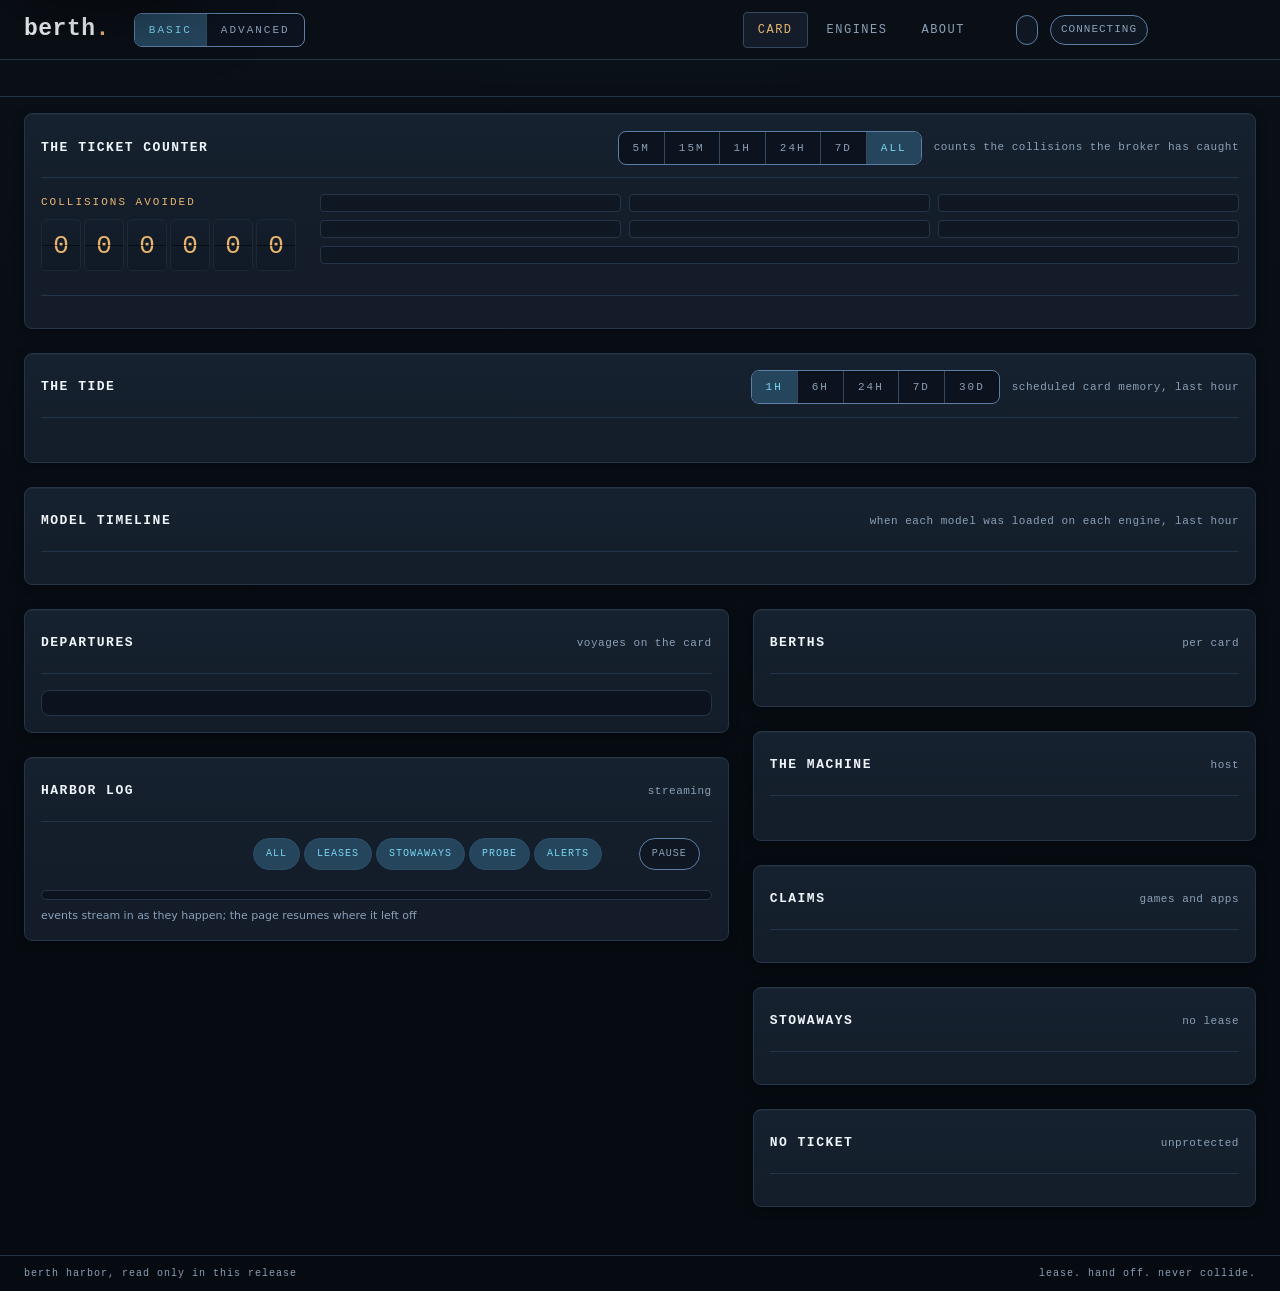
==== internal/harbor/web/index.html @ d86df75e "Merge f7dd086ade4adca7fa3201ea1f16c9f380e55f87 into d35e1c981ffc18d0545474e821bb1a99fed737ef" ====
<!doctype html>
<html lang="en">
<head>
  <meta charset="utf-8">
  <meta name="viewport" content="width=device-width, initial-scale=1, viewport-fit=cover">
  <meta name="description" content="Berth harbor: the read-only control surface for the VRAM leasing service.">
  <title>berth harbor</title>
  <link rel="icon" type="image/svg+xml" href="favicon.svg">
  <link rel="apple-touch-icon" href="apple-touch-icon.png">
  <meta name="apple-mobile-web-app-title" content="berth">
  <link rel="stylesheet" href="harbor.css">
  <script type="module" src="harbor.js"></script>
  <script type="module" src="update.js"></script>
</head>
<body class="mode-basic">
  <a class="skip-link" href="#main">Skip to the content</a>
  <div id="demo-strip" class="demo-strip" hidden>DEMO DATA - NOT LIVE. The harbor is not being read. Fixtures from demo.json.</div>
  <div id="lan-banner" class="lan-banner" hidden>LAN EXPOSED - THIS HARBOR IS REACHABLE FROM YOUR NETWORK. READ ONLY; NOTHING HERE CAN CONTROL THE NODE.</div>

  <header class="app-header" role="banner">
    <div class="brand">
      <span class="wordmark">berth<span class="dot">.</span></span>
      <span class="descriptor">the VRAM leasing service for every GPU you run</span>
    </div>
    <div class="mode" role="group" aria-label="detail level">
      <button class="mode-btn" id="mode-basic" type="button" data-mode="basic" aria-pressed="true">BASIC</button>
      <button class="mode-btn" id="mode-advanced" type="button" data-mode="advanced" aria-pressed="false">ADVANCED</button>
    </div>
    <nav class="tabs" aria-label="sections">
      <button class="tab" id="tab-harbor" type="button" aria-current="page"><span class="si tab-si" aria-hidden="true"></span><span class="tab-label">CARD</span></button>
      <button class="tab" id="tab-engines" type="button"><span class="si tab-si" aria-hidden="true"></span><span class="tab-label">ENGINES <span class="tab-long">&amp; REQUESTS</span></span></button>
      <button class="tab" id="tab-about" type="button"><span class="si tab-si" aria-hidden="true"></span><span class="tab-label">ABOUT</span></button>
    </nav>
    <div class="header-status">
      <span id="node-version" class="node-version" title="berthd node version"></span>
      <span id="vm-pill" class="conn vm-tag" role="status" title="the governed card is serving a virtual machine" hidden>GPU IN VM</span>
      <span id="state-pill" class="conn state" role="status" title="overall state"></span>
      <span id="conn-pill" class="conn" role="status" title="connection state">CONNECTING</span>
      <span id="last-update" class="last-update" title="last successful status read"></span>
      <span id="update-notice" class="update-notice" role="status" title="a newer berth release exists" hidden></span>
    </div>
    <button class="icon-btn menu-btn" type="button" id="menu-btn" aria-label="open the menu" aria-haspopup="dialog" aria-controls="rail-menu"></button>
  </header>

  <div id="alerts" class="alert-strip" role="status" aria-live="polite" hidden></div>

  <main id="main" tabindex="-1">
    <section id="panel-harbor" class="panel-harbor" aria-label="harbor">
      <nav class="subnav" id="subnav-harbor" aria-label="harbor sections"></nav>
      <section class="panel ticket-counter" id="sec-counter" aria-label="the ticket counter">
        <div class="panel-head">
          <h2 class="panel-title">THE TICKET COUNTER</h2>
          <div class="mode range-group" role="group" aria-label="counter range" id="counter-range">
            <button class="mode-btn" type="button" data-range="5m" aria-pressed="false" title="stored, last five minutes" data-src="stored">5M</button>
            <button class="mode-btn" type="button" data-range="15m" aria-pressed="false" title="stored, last fifteen minutes" data-src="stored">15M</button>
            <button class="mode-btn" type="button" data-range="1h" aria-pressed="false" title="stored, last hour" data-src="stored">1H</button>
            <button class="mode-btn" type="button" data-range="24h" aria-pressed="false" title="stored, last day" data-src="stored">24H</button>
            <button class="mode-btn" type="button" data-range="7d" aria-pressed="false" title="stored, last week" data-src="stored">7D</button>
            <button class="mode-btn" type="button" data-range="all" aria-pressed="true" title="the node's own board, kept across restarts" data-src="live">ALL</button>
          </div>
          <span class="panel-meta" id="counter-meta">counts the collisions the broker has caught</span>
        </div>
        <div class="counter-row">
          <div class="odometer-block">
            <div class="odometer-label">COLLISIONS AVOIDED</div>
            <div class="odometer" id="odometer" role="img" aria-label="collisions avoided counter">
              <span class="digit"><span class="reel"><span>0</span><span>1</span><span>2</span><span>3</span><span>4</span><span>5</span><span>6</span><span>7</span><span>8</span><span>9</span></span></span>
              <span class="digit"><span class="reel"><span>0</span><span>1</span><span>2</span><span>3</span><span>4</span><span>5</span><span>6</span><span>7</span><span>8</span><span>9</span></span></span>
              <span class="digit"><span class="reel"><span>0</span><span>1</span><span>2</span><span>3</span><span>4</span><span>5</span><span>6</span><span>7</span><span>8</span><span>9</span></span></span>
              <span class="digit"><span class="reel"><span>0</span><span>1</span><span>2</span><span>3</span><span>4</span><span>5</span><span>6</span><span>7</span><span>8</span><span>9</span></span></span>
              <span class="digit"><span class="reel"><span>0</span><span>1</span><span>2</span><span>3</span><span>4</span><span>5</span><span>6</span><span>7</span><span>8</span><span>9</span></span></span>
              <span class="digit"><span class="reel"><span>0</span><span>1</span><span>2</span><span>3</span><span>4</span><span>5</span><span>6</span><span>7</span><span>8</span><span>9</span></span></span>
            </div>
            <div class="counter-since" id="counter-since"></div>
          </div>
          <div class="counter-tiles">
            <div class="ctile" id="ctile-vram" title="VRAM handed off: peak driver-measured bytes of every lease whose memory the card then showed as free"></div>
            <div class="ctile" id="ctile-drains" title="Drains: holders asked to give the berth back"></div>
            <div class="ctile" id="ctile-stuck" title="Aground caught: releases that stalled and were caught before the card stayed dirty"></div>
            <div class="ctile" id="ctile-stowaways" title="Stowaways caught: VRAM holders found with no lease"></div>
            <div class="ctile" id="ctile-contested" title="Contested grants: grants made while another VRAM holder shared the card"></div>
            <div class="ctile" id="ctile-refused" title="Refused: requests turned away after their wait expired with no free berth"></div>
            <div class="ctile" id="ctile-juggles" title="Juggles stopped: two engines at one priority asked for the card within the juggle window; the engine ranking decided instead of flipping the card"></div>
          </div>
        </div>
        <div class="kpi-strip" id="kpi-strip" aria-label="request KPIs"></div>
      </section>

      <section class="panel tide-section" id="sec-tide" aria-label="the tide">
        <div class="panel-head">
          <h2 class="panel-title">THE TIDE</h2>
          <div class="mode range-group" role="group" aria-label="tide range" id="tide-range">
            <button class="mode-btn" id="range-1h" type="button" data-range="1h" aria-pressed="true" title="live node, one hour" data-src="live">1H</button>
            <button class="mode-btn" id="range-6h" type="button" data-range="6h" aria-pressed="false" title="stored, six hours" data-src="stored">6H</button>
            <button class="mode-btn" id="range-24h" type="button" data-range="24h" aria-pressed="false" title="stored, one day" data-src="stored">24H</button>
            <button class="mode-btn" id="range-7d" type="button" data-range="7d" aria-pressed="false" title="stored, one week" data-src="stored">7D</button>
            <button class="mode-btn" id="range-30d" type="button" data-range="30d" aria-pressed="false" title="stored, one month" data-src="stored">30D</button>
          </div>
          <span class="panel-meta" id="tide-meta">scheduled card memory, last hour</span>
        </div>
        <div class="tide-body">
          <div id="tide" class="tide-chart"></div>
          <div id="tide-legend" class="tide-legend" aria-label="tide legend"></div>
        </div>
      </section>

      <section class="panel timeline-section" id="sec-timeline" aria-label="the model timeline">
        <div class="panel-head">
          <h2 class="panel-title">MODEL TIMELINE</h2>
          <span class="panel-meta" id="timeline-meta">when each model was loaded on each engine, last hour</span>
        </div>
        <div class="timeline-body">
          <div id="timeline" class="timeline-chart"></div>
        </div>
      </section>

      <div class="harbor-grid">
        <div class="col-left">
          <section class="panel board-section" id="sec-board" aria-label="departures board">
            <div class="panel-head">
              <h2 class="panel-title">DEPARTURES</h2>
              <span class="panel-meta" id="board-meta">voyages on the card</span>
            </div>
            <div class="board" id="board"></div>
          </section>
          <section class="panel log-section" id="sec-log" aria-label="harbor log">
            <div class="panel-head">
              <h2 class="panel-title">HARBOR LOG</h2>
              <span class="panel-meta" id="log-meta">streaming</span>
            </div>
            <div class="log-toolbar">
              <label class="search" id="log-search-wrap">
                <span class="sr-only">Filter the harbor log</span>
              </label>
              <div class="log-chips" role="group" aria-label="log filters">
                <button class="chip" id="chip-all" type="button" aria-pressed="true" title="show every kind of event">ALL</button>
                <button class="chip" id="chip-leases" type="button" aria-pressed="true" title="lease lifecycle: requested, waiting, granted, draining, released, freed, stuck, refused">LEASES</button>
                <button class="chip" id="chip-stowaways" type="button" aria-pressed="true" title="squatters appearing and leaving the card">STOWAWAYS</button>
                <button class="chip" id="chip-probe" type="button" aria-pressed="true" title="driver probe failures and recoveries">PROBE</button>
                <button class="chip" id="chip-alerts" type="button" aria-pressed="true" title="threshold and danger alerts, raised and cleared">ALERTS</button>
              </div>
              <button class="log-pause" id="log-pause" type="button" aria-pressed="false" title="pause new entries on the board; the harbor keeps working">PAUSE</button>
              <span class="log-count" id="log-count" role="status"></span>
            </div>
            <div class="refusal-tally" id="refusal-tally" role="status"></div>
            <div class="log-wrap" id="log-wrap">
              <div class="log" id="log" role="log" aria-label="harbor log entries"></div>
              <button class="jump-btn" id="log-jump" type="button">LATEST</button>
            </div>
            <div class="log-note" id="log-note">events stream in as they happen; the page resumes where it left off</div>
          </section>
        </div>
        <div class="col-right">
          <section class="panel berths-section" id="sec-berths" aria-label="berths">
            <div class="panel-head">
              <h2 class="panel-title">BERTHS</h2>
              <span class="panel-meta" id="berths-meta">per card</span>
            </div>
            <div id="berths" class="berths"></div>
          </section>
          <section class="panel machine-section" id="sec-machine" aria-label="the machine">
            <div class="panel-head">
              <h2 class="panel-title">THE MACHINE</h2>
              <span class="panel-meta" id="machine-meta">host</span>
            </div>
            <div id="machine" class="machine"></div>
            <div id="machine-charts" class="machine-charts adv-only"></div>
            <div class="socket-line" id="socket-line" role="status"></div>
          </section>
          <section class="panel claims-section" id="sec-claims" aria-label="claims">
            <div class="panel-head">
              <h2 class="panel-title">CLAIMS</h2>
              <span class="panel-meta" id="claims-meta">games and apps</span>
            </div>
            <div id="claims"></div>
          </section>
          <section class="panel stowaways-section" id="sec-stow" aria-label="stowaways">
            <div class="panel-head">
              <h2 class="panel-title">STOWAWAYS</h2>
              <span class="panel-meta" id="stow-meta">no lease</span>
            </div>
            <div id="stowaways"></div>
          </section>
          <section class="panel noticket-section" id="sec-noticket" aria-label="runs without a ticket">
            <div class="panel-head">
              <h2 class="panel-title">NO TICKET</h2>
              <span class="panel-meta" id="noticket-meta">unprotected</span>
            </div>
            <div id="noticket"></div>
          </section>
        </div>
      </div>
    </section>

    <section id="panel-engines" class="panel-group" hidden aria-label="engines and requests">
      <nav class="subnav" id="subnav-engines" aria-label="engines sections"></nav>
      <div class="engines-intro">Engines are what the engines report about themselves, not driver measurements. The ledger, leaderboard and request log are computed by the node from the requests it has seen.</div>

      <section class="panel" id="sec-engines" aria-label="engine cards">
        <div class="panel-head">
          <h2 class="panel-title">ENGINES</h2>
          <span class="panel-meta" id="engines-meta">self-reported</span>
        </div>
        <div class="engine-grid" id="engine-grid"></div>
      </section>

      <section class="panel" id="sec-library" aria-label="the model library">
        <div class="panel-head">
          <h2 class="panel-title">LIBRARY</h2>
          <span class="panel-meta" id="library-meta">models on this machine</span>
        </div>
        <div id="library-root"></div>
      </section>

      <section class="panel" aria-label="card ranking" id="priority-panel">

        <div class="panel-head">
          <h2 class="panel-title">CARD RANKING</h2>
          <span class="panel-meta" id="priority-meta">card ranking</span>
        </div>
        <div id="priority"></div>
      </section>

      <section class="panel" id="sec-pool" aria-label="kv pool">
        <div class="panel-head">
          <h2 class="panel-title">KV POOL</h2>
          <span class="panel-meta" id="pool-meta">live KV slots against each model's window</span>
        </div>
        <div id="kv-pool" class="pool-grid"></div>
        <div id="pool-chart" class="throughput-chart"></div>
      </section>

      <section class="panel" id="sec-throughput" aria-label="throughput">
        <div class="panel-head">
          <h2 class="panel-title">THROUGHPUT</h2>
          <span class="panel-meta" id="throughput-meta">decode tokens per second, per engine</span>
        </div>
        <div id="throughput-decode" class="throughput-chart"></div>
        <div id="throughput-rpm" class="throughput-chart adv-only"></div>
      </section>

      <section class="panel" id="sec-ledger" aria-label="token ledger">
        <div class="panel-head">
          <h2 class="panel-title">TOKEN LEDGER</h2>
          <span class="panel-meta">generated + fresh + cached, by window</span>
        </div>
        <div id="ledger" class="ledger"></div>
      </section>

      <section class="panel" id="sec-lb" aria-label="leaderboard">
        <div class="panel-head">
          <h2 class="panel-title">LEADERBOARD</h2>
          <div class="mode range-group" role="group" aria-label="leaderboard range" id="lb-range">
            <button class="mode-btn" id="lbrange-24h" type="button" data-range="24h" aria-pressed="true" title="live node, last 24 hours" data-src="live">24H</button>
            <button class="mode-btn" id="lbrange-7d" type="button" data-range="7d" aria-pressed="false" title="stored, seven days" data-src="stored">7D</button>
            <button class="mode-btn" id="lbrange-30d" type="button" data-range="30d" aria-pressed="false" title="stored, thirty days" data-src="stored">30D</button>
          </div>
          <span class="panel-meta" id="lb-meta">24 h, click a column to sort</span>
        </div>
        <div id="leaderboard" class="ledger-table-wrap"></div>
      </section>

      <section class="panel" id="sec-recent" aria-label="recent requests">
        <div class="panel-head">
          <h2 class="panel-title">RECENT REQUESTS</h2>
          <span class="panel-meta" id="recent-meta">newest first</span>
        </div>
        <div id="recent" class="recent"></div>
      </section>

      <section class="panel" id="sec-residency" aria-label="context residency">
        <div class="panel-head">
          <h2 class="panel-title">CONTEXT RESIDENCY</h2>
          <span class="panel-meta" id="residency-meta">each request's tokens against its model's window</span>
        </div>
        <div id="residency-canvas" class="residency-canvas"></div>
        <div id="residency-legend" class="residency-legend"></div>
        <div id="residency-sessions" class="residency-sessions"></div>
      </section>

      <section class="panel adv-only" id="sec-storage" aria-label="storage">
        <div class="panel-head">
          <h2 class="panel-title">STORAGE</h2>
          <span class="panel-meta" id="storage-meta">harbor history store</span>
        </div>
        <div id="storage" class="storage"></div>
      </section>
    </section>

    <section id="panel-about" class="panel-about" hidden aria-label="about">
      <nav class="subnav" id="subnav-about" aria-label="about sections"></nav>
      <div class="about-hero" id="about-top">
        <p class="about-word"><span class="wordmark">berth<span class="dot">.</span></span> the VRAM leasing service for every GPU you run</p>
        <p>Engines ask the berthd node for a lease on a card. The node queues the request, asks the current holder to drain, waits until the driver shows the memory free, and only then grants the berth. Nothing is granted on a process exit alone, and nothing is called reserved unless the driver measured it. Every number on this page comes from the node: the driver, the host and the engines' own endpoints.</p>
        <dl class="about-facts">
          <dt>this node</dt><dd id="about-version">not read yet</dd>
          <dt>this page</dt><dd>read only: it shows the node and changes nothing</dd>
        </dl>
        <ul class="about-links">
          <li><a href="https://t-crypt.github.io/berth/" target="_blank" rel="noopener noreferrer">Documentation</a></li>
          <li><a href="https://github.com/T-Crypt/berth/blob/main/CHANGELOG.md" target="_blank" rel="noopener noreferrer">Changelog</a></li>
          <li><a href="https://github.com/T-Crypt/berth/issues" target="_blank" rel="noopener noreferrer">Report a problem</a></li>
          <li><a href="https://github.com/T-Crypt/berth" target="_blank" rel="noopener noreferrer">Source</a></li>
        </ul>
      </div>

      <div class="about">
        <section class="about-sec" id="about-cards" aria-labelledby="about-cards-h">
          <h2 class="section-title" id="about-cards-h">SEVERAL CARDS</h2>
          <p>One berthd governs every card in the machine. Each card it schedules has its own berth panel with only that card's leases and stowaways, and a card it only reads is marked INVENTORY ONLY. A board row, a stowaway and a lease line name their card (gpu1), and a lease on several cards lists them. The tide draws the memory of all scheduled cards together. A card passed to a VM is marked on its own panel, and the others keep serving.</p>
        </section>

        <section class="about-sec" id="about-modes" aria-labelledby="about-modes-h">
          <h2 class="section-title" id="about-modes-h">BASIC AND ADVANCED</h2>
          <dl class="about-dl">
            <dt>BASIC</dt><dd>the counters, the request KPIs, the tide, the departures board and the berths. The page opens here.</dd>
            <dt>ADVANCED</dt><dd>adds full GPU telemetry (clocks, fan, PCIe), host CPU and memory trends, prefill and reingest KPIs, the token ledger, the leaderboard and the full request table. The header switch sets it, and the page remembers it.</dd>
          </dl>
        </section>

        <section class="about-sec" id="about-nav" aria-labelledby="about-nav-h">
          <h2 class="section-title" id="about-nav-h">GETTING AROUND</h2>
          <p>The rail under the header jumps to any section of the tab and marks the one in view. A section link opens the right tab when you share or reload it. Every panel folds from the chevron in its head and stays folded between visits. The tab counts say how many voyages and engines each tab holds.</p>
          <p>On a phone the tabs sit along the bottom edge, and the menu button opens the node's versions, the last successful read, the detail level and the retry. Times read relative, with the exact clock in the title. When a read goes stale, a retry on the connection pill reads the node at once.</p>
          <p>The log's filter matches the kind, the engine and the detail, and the chips carry live counts. LATEST jumps back to the newest row. The board sorts by vessel, hold, status and age. An alert card stays dismissed until it clears or changes level. A ticket copies its JSON or a link to that voyage.</p>
        </section>

        <section class="about-sec" id="about-keys" aria-labelledby="about-keys-h">
          <h2 class="section-title" id="about-keys-h">KEYBOARD</h2>
          <dl class="about-dl about-keys">
            <dt><kbd>1</kbd> <kbd>2</kbd> <kbd>3</kbd></dt><dd>card, engines, about</dd>
            <dt><kbd>B</kbd> <kbd>A</kbd></dt><dd>basic, advanced</dd>
            <dt><kbd>P</kbd></dt><dd>pause or resume the log</dd>
            <dt><kbd>/</kbd></dt><dd>filter the log</dd>
            <dt><kbd>R</kbd></dt><dd>read the node now</dd>
            <dt><kbd>?</kbd></dt><dd>the shortcut list</dd>
            <dt><kbd>Esc</kbd></dt><dd>close a dialog, else clear the log filter</dd>
          </dl>
        </section>

        <section class="about-sec" id="about-states" aria-labelledby="about-states-h">
          <h2 class="section-title" id="about-states-h">THE STATUS WORDS</h2>
          <dl class="about-dl">
            <dt>BOARDING</dt><dd>waiting in the queue for a free berth</dd>
            <dt>DOCKED</dt><dd>the lease is active and the engine runs from its HOT weights in VRAM</dd>
            <dt>CASTING OFF</dt><dd>the holder was asked to drain and is finishing</dd>
            <dt>PARKING</dt><dd>a draining engine is moving its weights to RAM instead of dropping them, until the driver shows the residual gone</dd>
            <dt>WARM</dt><dd>parked: the weights are in RAM, a small residual stays on the card, and a resume brings it back at its own priority with no reload</dd>
            <dt>ADRIFT</dt><dd>the lease is released and the memory is on its way out</dd>
            <dt>AGROUND</dt><dd>the release stalled, and the memory is not coming back on its own</dd>
          </dl>
          <p>Each state shows as a shape and its word together on every panel. A dot is working, a ring is waiting, a half-filled circle is in transition, a triangle needs attention, and a square is stopped. A magenta CONTESTED flag on a docked row means the driver saw other VRAM holders at grant time. A green WARM flag marks a parked engine, and its title gives the RAM it holds and how long it has been parked. A boarding row carries a Q flag with its place in the queue and the node's estimate when it sent one. A ticket names the tier the weights live in, HOT or WARM, and gives the exact terminal command as a copy button. CARD RANKING on the engines tab shows how the node orders two engines at one priority inside the juggle window: the config order, or card hours over seven days.</p>
        </section>

        <section class="about-sec" id="about-kpis" aria-labelledby="about-kpis-h">
          <h2 class="section-title" id="about-kpis-h">THE REQUEST KPIs</h2>
          <dl class="about-dl">
            <dt>DECODE t/s</dt><dd>tokens generated per second across the running engines; the sparkline is the last hour</dd>
            <dt>PREFILL t/s</dt><dd>prompt tokens read per second</dd>
            <dt>TPOT ms</dt><dd>time per output token, last fifteen minutes</dd>
            <dt>P95 ms</dt><dd>the duration 95% of recent requests finished within, last fifteen minutes</dd>
            <dt>P50 ms</dt><dd>the median request duration, last fifteen minutes</dd>
            <dt>REQ/MIN</dt><dd>requests completed per minute, last five minutes</dd>
            <dt>CACHE %</dt><dd>prompt tokens served from the KV cache, last hour</dd>
            <dt>REINGEST %</dt><dd>prompt tokens computed from scratch, the rest of the cache share</dd>
            <dt>DRAFT ACCEPT %</dt><dd>draft-model tokens the main model accepted</dd>
            <dt>PREFILL ms</dt><dd>time to first token, from uncached prompt tokens and the prefill rate, where the engine does not report it</dd>
            <dt>QUEUE</dt><dd>engines waiting in the node's queue for a berth. Each engine's own request queue is on its card.</dd>
          </dl>
        </section>

        <section class="about-sec" id="about-counters" aria-labelledby="about-counters-h">
          <h2 class="section-title" id="about-counters-h">THE COUNTERS</h2>
          <dl class="about-dl">
            <dt>COLLISIONS AVOIDED</dt><dd>grants that waited for a held card instead of loading on top of the holder</dd>
            <dt>VRAM HANDED OFF</dt><dd>peak measured bytes of every lease whose memory the card then showed freed</dd>
            <dt>DRAINS</dt><dd>holders asked to give the berth back</dd>
            <dt>AGROUND CAUGHT</dt><dd>stuck releases caught before the card stayed dirty</dd>
            <dt>STOWAWAYS CAUGHT</dt><dd>VRAM holders found on a card with no lease</dd>
            <dt>CONTESTED</dt><dd>grants made while another holder shared the card</dd>
            <dt>REFUSED</dt><dd>requests turned away when their wait ran out</dd>
            <dt>JUGGLES STOPPED</dt><dd>handoffs between two engines at one priority that the ranking settled instead of flipping the card back and forth</dd>
          </dl>
          <p>Every count is an event the node saw. Berth never estimates what might have happened.</p>
        </section>

        <section class="about-sec" id="about-kv" aria-labelledby="about-kv-h">
          <h2 class="section-title" id="about-kv-h">CONTEXT AND KV</h2>
          <p>Context residency draws each request's cached, fresh and generated tokens against the model's context window, so a request that would not fit is plain to see. The KV pool shows each engine's live slots (the llama.cpp family's <code>/slots</code>) against their windows, with marks at 75% and 90%. Longer ranges show the per-minute peak fill; the live slots stay live. An engine without these endpoints reports no window and no slots, and the panels say so.</p>
        </section>

        <section class="about-sec" id="about-telemetry" aria-labelledby="about-telemetry-h">
          <h2 class="section-title" id="about-telemetry-h">GPU AND MACHINE</h2>
          <p>Each card reports power against its limit, temperature and utilisation, and in advanced mode its SM and memory clocks, fan and PCIe link. n/a means the driver did not report a value; it never means zero. The machine panel is the host: CPU, cores, memory, swap and load. Its socket line counts event-stream write timeouts and dropped slow readers, so a stalled log starts there.</p>
        </section>

        <section class="about-sec" id="about-library" aria-labelledby="about-library-h">
          <h2 class="section-title" id="about-library-h">THE LIBRARY</h2>
          <p>The library lists the model files on this machine, the same rows <code>berth models</code> prints: shelf, quant, size, and the CACHED share in the kernel page cache. COOL means half the file or more is cached, COLD less. The kernel takes those pages back when it needs the RAM, so CACHED predicts a faster reload and says nothing about RAM held. SERVED BY names the engine that has the model loaded, and EST VRAM is that engine's learned footprint, an estimate and never a reservation. The copy buttons give <code>berth prefetch NAME</code> and <code>berth models show NAME</code>.</p>
        </section>

        <section class="about-sec" id="about-holders" aria-labelledby="about-holders-h">
          <h2 class="section-title" id="about-holders-h">CLAIMS, STOWAWAYS AND NO TICKET</h2>
          <p>A game that a hold claim matches holds the card under a <code>claim:NAME</code> lease, so engines drain and wait until it exits. <code>berth hold</code> does the same by hand. A track claim names an app's card memory (OBS, Blender) so it is not reported as a stowaway. The CLAIMS panel lists the rules matching now, as <code>berth claims</code> does, with the card on a machine with several, and counts the idle ones. A stowaway is any process holding VRAM without a lease: Berth reports it and never stops it. A NO TICKET run is an engine started while the node was down, so it holds the card outside any lease.</p>
        </section>

        <section class="about-sec" id="about-next" aria-labelledby="about-next-h">
          <h2 class="section-title" id="about-next-h">FROM THE TERMINAL</h2>
          <p>The harbor reads the node and changes nothing. Switching and stopping engines from here will need a paired device (<code>berth pair</code>), and that is not built yet. The gateway has its own page at <code>/gui/</code> on the gateway's port, where an engine with a start command can be launched. Everything this page shows is also on the terminal:</p>
          <pre class="about-pre">berth status
berth events -f
berth claims
berth hold --reason game
berth config check</pre>
          <p><a href="https://t-crypt.github.io/berth/roadmap/" target="_blank" rel="noopener noreferrer">The roadmap</a> says what comes next.</p>
        </section>
      </div>
    </section>
  </main>

  <dialog id="ticket" aria-label="passage ticket">
    <div class="ticket-paper">
      <div class="ticket-main">
        <div class="ticket-head">BERTH LINE - PASSAGE TICKET<span class="ticket-actions"><button class="ticket-act" id="t-copy" type="button">COPY</button><button class="ticket-act" id="t-link" type="button">LINK</button></span><button class="ticket-close" type="button" aria-label="close ticket">close</button></div>
        <div class="ticket-body">
          <div class="trow"><span class="tlabel" id="t-no-label">TICKET NO.</span><span class="tvalue" id="t-no"></span></div>
          <div class="trow"><span class="tlabel">VESSEL</span><span class="tvalue" id="t-vessel"></span></div>
          <div class="trow"><span class="tlabel">CLASS</span><span class="tvalue" id="t-class"></span></div>
          <div class="trow"><span class="tlabel">BERTH</span><span class="tvalue" id="t-berth"></span></div>
          <div class="trow"><span class="tlabel">REQUESTED</span><span class="tvalue" id="t-requested"></span></div>
          <div class="trow"><span class="tlabel">MEASURED HOLD</span><span class="tvalue" id="t-hold"></span></div>
          <div class="trow" id="t-tier-row" hidden><span class="tlabel">TIER</span><span class="tvalue" id="t-tier"></span></div>
          <div class="trow" id="t-pos-row" hidden><span class="tlabel">QUEUE / EST.</span><span class="tvalue" id="t-pos"></span></div>
          <div class="trow" id="t-container-row" hidden><span class="tlabel">CONTAINER</span><span class="tvalue" id="t-container"></span></div>
          <div class="trow"><span class="tlabel">PID / PID START</span><span class="tvalue" id="t-pid"></span></div>
          <div class="trow"><span class="tlabel">GPU PIDS</span><span class="tvalue" id="t-gpupids"></span></div>
          <div class="trow"><span class="tlabel">ISSUED</span><span class="tvalue" id="t-issued"></span></div>
        </div>
        <div class="trow" id="t-cmd-row" hidden><span class="tlabel">FROM THE TERMINAL</span><span class="tvalue" id="t-cmds"></span></div>
        <div class="stamps">
          <div class="stamp" id="t-stamp"></div>
          <div class="stamp stamp-second" id="t-stamp2" hidden></div>
        </div>
      </div>
      <div class="ticket-stub">
        <div class="stub-line" id="t-stub-no"></div>
        <div class="stub-line stub-class" id="t-stub-class"></div>
        <div class="stub-note">keep this stub</div>
      </div>
    </div>
  </dialog>

  <!-- the phone rail's menu: everything the wide header shows in text lives
       here when the header is one 56px row -->
  <dialog id="rail-menu" class="sheet" aria-labelledby="rail-menu-title">
    <div class="sheet-head"><span id="rail-menu-title">MENU</span><button class="icon-btn sheet-close" type="button" data-autofocus aria-label="close menu">close</button></div>
    <div class="sheet-body">
      <h3 class="sheet-sect" id="sheet-sec-node">THIS NODE</h3>
      <dl class="sheet-meta">
        <dt>versions</dt>
        <dd id="sheet-node">not read yet</dd>
        <dt>last successful read</dt>
        <dd id="sheet-read">no successful read yet</dd>
        <dt>connection</dt>
        <dd id="sheet-conn">connecting</dd>
      </dl>
      <h3 class="sheet-sect" id="sheet-sec-view">DETAIL LEVEL</h3>
      <div class="sheet-items" role="group" aria-labelledby="sheet-sec-view">
        <button class="sheet-item" type="button" id="sheet-mode-basic" data-mode="basic" aria-pressed="true">BASIC</button>
        <button class="sheet-item" type="button" id="sheet-mode-advanced" data-mode="advanced" aria-pressed="false">ADVANCED</button>
      </div>
      <h3 class="sheet-sect" id="sheet-sec-act">ACTIONS</h3>
      <div class="sheet-items" role="group" aria-labelledby="sheet-sec-act">
        <button class="sheet-item" type="button" id="sheet-retry">RETRY NOW<span class="sheet-hint">same as R</span></button>
        <button class="sheet-item" type="button" id="sheet-keys">KEYBOARD SHORTCUTS<span class="sheet-hint">?</span></button>
      </div>
    </div>
  </dialog>

  <dialog id="shortcuts" aria-label="keyboard shortcuts">
    <div class="sc-head">KEYBOARD SHORTCUTS<button class="ticket-close sc-close" type="button" data-autofocus aria-label="close shortcuts">close</button></div>
    <div class="sc-list">
      <div class="sc-row"><span><span class="kbd">1</span> <span class="kbd">2</span> <span class="kbd">3</span></span><span>Card, engines, about</span></div>
      <div class="sc-row"><span><span class="kbd">B</span> <span class="kbd">A</span></span><span>Basic, advanced mode</span></div>
      <div class="sc-row"><span><span class="kbd">P</span></span><span>Pause or resume the log</span></div>
      <div class="sc-row"><span><span class="kbd">/</span></span><span>Filter the log</span></div>
      <div class="sc-row"><span><span class="kbd">R</span></span><span>Read the node now</span></div>
      <div class="sc-row"><span><span class="kbd">?</span></span><span>This list</span></div>
      <div class="sc-row"><span><span class="kbd">Esc</span></span><span>Close a dialog, else clear the log filter</span></div>
    </div>
  </dialog>

  <footer class="app-footer" role="contentinfo">
    <span>berth harbor, read only in this release</span>
    <span>lease. hand off. never collide.</span>
  </footer>
</body>
</html>
---- internal/harbor/web/harbor.css ----
/* berth harbor - a dark systems utility with a departures-board identity.
   One source of truth per property: tokens in :root, one rule per selector,
   responsive rules only in the responsive section at the end. */
:root {
  /* deep water: a teal-tinged harbor night. The three panel steps are meant
     to read as steps, the hairlines are meant to be visible, and the
     accents keep the roles the About tab names in words. */
  --bg: #0a1017;
  --bg-2: #060b11;
  --panel: #131c28;
  --panel-hi: #16212f;   /* where the panel's top-lit gradient starts */
  --panel-2: #0f1723;
  --panel-3: #0c131e;
  --hair: #243549;
  --hair-2: #33485f;
  --edge: #5d7ea6; /* control borders: 4.1:1 on panel, 4.4:1 on panel-3 */
  --ink: #cbd8e8;
  --ink-strong: #f0f5fa;
  --dim: #8ba0b8; /* 6.4:1 on panel, secondary text */
  --dim-2: #7b90a8; /* 5.2:1 on panel, tertiary text */
  --cyan: #7ad4f2;
  --cyan-wash: #25455c; /* pressed fills: cyan text on it is 6.0:1 */
  --cyan-dim: #2a4e68;
  --cyan-deep: #1d4a63;
  --amber: #e8b56f;
  --amber-wash: #4a3418; /* pressed fills: amber text on it is 6.3:1 */
  --amber-dim: #6f4f2a;
  --amber-deep: #8a6212;
  --magenta: #fb7185;
  --magenta-dim: #6b2b3a;
  --magenta-deep: #8f2740;
  --cream: #f4edda;
  --cream-wash: #e7dcc2; /* the paper's own hover fill */
  --paper-ink: #26221a;
  --paper-dim: #5d5343; /* 6.5:1 on cream */
  --paper-line: #8f7d59; /* 3.4:1 on cream, non-text */
  --cyan-ink: #1a6c8a; /* 5.0:1 on cream */
  --amber-ink: #875c17; /* 5.0:1 on cream */
  --magenta-ink: #a02a48; /* 6.2:1 on cream */
  --green: #7ee8ac;
  --live-ink: #bff0d1;
  --live-edge: #2c5038;
  --tile: #101a26;
  --tile-hi: #141e2c; /* the split-flap tile's lighter top edge */
  --tile-edge: #1b2836;
  --seg-base: #2e3f53;
  --seg-cache: #466a89;
  --free: #3c5069; /* free-to-total: the legend swatch, the tide's free row */
  --squatter-a: #8a3a4c;
  --squatter-b: #3a1d26;
  --chart-grid: #182636; /* every chart's quiet grid */
  /* the tide's holder bands: one slot per engine, hues kept apart so two
     holders on one card never read as one band; the first three are the
     accents, the rest the identity colors the board has always carried */
  --holder-1: #7ad4f2;
  --holder-2: #e8b56f;
  --holder-3: #7ee8ac;
  --holder-4: #b5a1ff;
  --holder-5: #5fb4c9;
  --holder-6: #e0c078;
  --holder-7: #c98bd4;
  --strip-demo-bg: #2a1230;
  --strip-demo-ink: #ffd7e0;
  --strip-lan-bg: #241a09;
  --strip-lan-ink: #ffe3b3;
  /* tints, glows and rules, so a reskin edits a token instead of a rule */
  --tint-granted: rgba(122, 212, 242, 0.07);
  --tint-alert: rgba(232, 181, 111, 0.07);
  --tint-bad: rgba(251, 113, 133, 0.08);
  --glow-cyan: rgba(122, 212, 242, 0.35);
  --glow-rose: rgba(251, 113, 133, 0.4);
  --glow-green: rgba(126, 232, 172, 0.55);
  --rule-ink: rgba(203, 216, 232, 0.45); /* dashed ink rules inside charts */
  --tick-ink: rgba(203, 216, 232, 0.28); /* the pool and residency tick marks */
  --tip-bg: rgba(12, 19, 30, 0.97);
  --scrim: rgba(4, 7, 12, 0.8);
  --chrome: rgba(10, 16, 23, 0.9);
  /* elevation: 4 levels, higher = more hover over the page */
  --e1: 0 1px 2px rgba(2, 5, 9, 0.42);       /* tiles, chips, segments */
  --e2: 0 2px 10px rgba(2, 5, 9, 0.50);      /* panels at rest */
  --e3: 0 10px 28px rgba(2, 5, 9, 0.55);     /* floating: bottom nav, menu, alerts, toasts */
  --e4: 0 24px 70px rgba(0, 0, 0, 0.68);     /* dialogs */
  --lift: inset 0 1px 0 rgba(255, 255, 255, 0.035); /* top light on every raised surface */
  --ring-1: 0 0 0 1px var(--hair);           /* hairline under everything raised */
  /* --shadow / --shadow-pop are aliases of the scale, so untouched rules survive */
  --shadow: var(--e2);
  --shadow-pop: var(--e4);
  --mono: "JetBrains Mono", ui-monospace, SFMono-Regular, Menlo, Consolas, monospace;
  --prose: system-ui, "Segoe UI", Roboto, sans-serif;
  /* 8pt spacing scale */
  --s1: 4px; --s2: 8px; --s3: 12px; --s4: 16px; --s5: 24px; --s6: 32px; --s7: 40px; --s8: 48px;
  /* spacing rhythm: a component names the rhythm it wants, not the raw step */
  --pad-page: var(--s5);      /* page gutter; phone: --s4 */
  --pad-panel: var(--s4);     /* inside a panel; phone: --s3 */
  --gap-rows: var(--s2);      /* rows inside a board, log or table */
  --gap-cluster: var(--s3);   /* controls inside a toolbar or panel head */
  --gap-section: var(--s5);   /* between panels; phone stays --s4 */
  /* radii */
  --r1: 4px; --r2: 8px; --r3: 12px; --r-pill: 999px;
  /* motion */
  --t1: 120ms; --t2: 200ms; --t3: 340ms;
  --ease: cubic-bezier(0.3, 0.7, 0.3, 1);
  /* type scale - one ladder, bumped in one place on phones */
  --fs-micro: 10px; --fs-small: 11px; --fs-label: 12px; --fs-body: 13px; --fs-mid: 15px;
  --fs-num: 26px;   /* odometer reel digits and KPI values; the 18px cvalue is its own step */
  --track: 2px;     /* uppercase letter-spacing; phones use 1px */
  /* touch + inputs (phones) */
  --touch: 44px;        /* minimum phone target */
  --touch-gap: 4px;     /* gap between joined segments; the halo reaches 8px combined */
  --input-fs-phone: 16px; /* keeps iOS from zooming a focused input */
  /* chrome */
  --header-h: 60px;
  --rail-h: 56px;      /* the phone's one top row (R-02) */
  --tabbar-h: 56px;    /* the phone's fixed bottom nav */
  /* z scale: dialogs live in the native top layer and need none */
  --z-sticky: 15;  /* section rail */
  --z-rail: 20;    /* app header / phone top rail */
  --z-tabbar: 25;  /* phone bottom nav */
  --z-menu: 30;    /* rail menu sheet */
  --z-tip: 40;     /* chart tooltips */
  --z-toast: 60;
  --z-skip: 70;    /* skip link */
}
* { box-sizing: border-box; }
html, body { margin: 0; padding: 0; }
html {
  background: var(--bg-2);
  scroll-padding-top: calc(var(--header-h) + 64px);
  /* every surface here is dark: say so, so scrollbars, form controls and the
     UA's own chrome come out dark instead of light */
  color-scheme: dark;
}
body {
  background:
    radial-gradient(1100px 520px at 50% -260px, rgba(122, 212, 242, 0.055), transparent 70%),
    linear-gradient(180deg, var(--bg) 0%, var(--bg-2) 100%);
  background-attachment: fixed;
  color: var(--ink);
  font-family: var(--prose);
  font-size: 14px;
  line-height: 1.5;
  min-height: 100vh;
  display: flex;
  flex-direction: column;
}
#main { flex: 1; width: 100%; max-width: 1440px; margin: 0 auto; padding: var(--s5) var(--s5) var(--s8); }
/* the panel-group and board rules set display, which would otherwise beat the
   [hidden] attribute, so hidden is enforced explicitly. */
[hidden] { display: none !important; }
:focus-visible { outline: 2px solid var(--cyan); outline-offset: 2px; border-radius: 4px; }
/* first stop on Tab: past the header, the alert strip and the section rail */
.skip-link {
  position: absolute;
  left: var(--s3);
  top: -60px;
  z-index: var(--z-skip);
  background: var(--panel);
  color: var(--ink-strong);
  border: 1px solid var(--cyan);
  border-radius: var(--r2);
  box-shadow: var(--shadow-pop);
  font-family: var(--mono);
  font-size: var(--fs-label);
  letter-spacing: 1px;
  padding: 8px 14px;
  text-decoration: none;
  transition: top var(--t1) var(--ease);
}
.skip-link:focus { top: var(--s2); }
::selection { background: var(--cyan-dim); color: var(--ink-strong); }
.sr-only {
  position: absolute; width: 1px; height: 1px; padding: 0; margin: -1px;
  overflow: hidden; clip: rect(0 0 0 0); white-space: nowrap; border: 0;
}

/* advanced-only elements are hidden in the basic mode */
body.mode-basic .adv-only { display: none !important; }

/* ---------- shared bits ---------- */
.icon { flex: none; vertical-align: -2px; }
.kbd {
  font-family: var(--mono); font-size: var(--fs-small);
  border: 1px solid var(--edge); border-bottom-width: 2px; border-radius: var(--r1);
  background: var(--panel-3); color: var(--ink-strong);
  padding: 1px 6px; white-space: nowrap;
}

/* ---------- buttons and inputs ---------- */
.btn, .icon-btn, .chip, .log-pause, .mode-btn, .tab, .retry-btn, .collapse-btn, .jump-btn, .lth {
  font-family: var(--mono);
  cursor: pointer;
  transition: color var(--t1) var(--ease), background var(--t1) var(--ease), border-color var(--t1) var(--ease);
}
.btn {
  appearance: none;
  display: inline-flex; align-items: center; gap: var(--s2);
  min-height: 32px; padding: 6px 14px;
  background: var(--panel-2); color: var(--ink);
  border: 1px solid var(--edge); border-radius: var(--r2);
  font-size: var(--fs-small); letter-spacing: 1px;
}
.btn:hover { color: var(--ink-strong); border-color: var(--dim-2); background: var(--panel); }
.btn:active { transform: translateY(1px); }
.icon-btn {
  appearance: none;
  display: inline-flex; align-items: center; justify-content: center;
  width: 32px; height: 32px; flex: none;
  background: transparent; color: var(--dim);
  border: 1px solid transparent; border-radius: var(--r2);
}
.icon-btn:hover { color: var(--ink-strong); background: var(--panel-2); border-color: var(--hair-2); }

/* ---------- search field ---------- */
.search {
  position: relative;
  display: inline-flex; align-items: center;
  min-width: 200px; max-width: 100%;
}
.search .icon { position: absolute; left: 10px; color: var(--dim-2); pointer-events: none; }
.search input {
  width: 100%; min-height: 32px;
  background: var(--panel-3); color: var(--ink-strong);
  border: 1px solid var(--edge); border-radius: var(--r2);
  font-family: var(--mono); font-size: var(--fs-label);
  padding: 6px 30px 6px 30px;
}
.search input::placeholder { color: var(--dim-2); }
.search input:focus { outline: 2px solid var(--cyan); outline-offset: 1px; border-color: var(--cyan); }
.search .clear-btn {
  position: absolute; right: 3px;
  display: none; align-items: center; justify-content: center;
  width: 28px; height: 28px;
  background: transparent; border: 0; border-radius: var(--r1);
  color: var(--dim); cursor: pointer;
}
.search.has-text .clear-btn { display: inline-flex; }
.search .clear-btn:hover { color: var(--ink-strong); }

/* ---------- loading, empty and error states ---------- */
@keyframes skel-shimmer { 0% { background-position: -200px 0; } 100% { background-position: 200px 0; } }
.skel-box { display: flex; flex-direction: column; gap: var(--s2); padding: var(--s2) 0; }
.skel {
  height: 14px; border-radius: var(--r1);
  background: linear-gradient(90deg, var(--panel-2) 25%, var(--hair) 50%, var(--panel-2) 75%);
  background-size: 400px 100%;
  animation: skel-shimmer 1.4s linear infinite;
}
.skel-short { width: 55%; }

/* ---------- demo strip ---------- */
.demo-strip {
  background: var(--strip-demo-bg);
  border-bottom: 1px solid var(--magenta);
  color: var(--strip-demo-ink);
  font-family: var(--mono);
  font-size: var(--fs-body);
  letter-spacing: 2px;
  text-align: center;
  padding: 10px 16px;
  text-transform: uppercase;
}

/* ---------- LAN-exposed banner (amber twin of the demo strip) ---------- */
.lan-banner {
  background: var(--strip-lan-bg);
  border-bottom: 1px solid var(--amber);
  color: var(--strip-lan-ink);
  font-family: var(--mono);
  font-size: var(--fs-body);
  letter-spacing: 2px;
  text-align: center;
  padding: 10px 16px;
  text-transform: uppercase;
}

/* ---------- header ---------- */
.app-header {
  display: flex;
  align-items: center;
  gap: var(--s5);
  padding: 0 var(--s5);
  min-height: var(--header-h);
  border-bottom: 1px solid var(--hair);
  background: var(--chrome);
  backdrop-filter: blur(6px);
  position: sticky;
  top: 0;
  z-index: var(--z-rail);
}
.brand { display: flex; flex-direction: column; gap: 2px; min-width: 0; }
.wordmark { font-family: var(--mono); font-size: clamp(17px, 1.2vw + 12px, 23px); font-weight: 700; letter-spacing: 0.5px; color: var(--ink-strong); line-height: 1; }
.wordmark .dot { color: var(--amber); }
.descriptor { color: var(--dim); font-size: var(--fs-label); letter-spacing: 0.3px; white-space: nowrap; overflow: hidden; text-overflow: ellipsis; }
.mode { display: inline-flex; border: 1px solid var(--edge); border-radius: var(--r2); overflow: hidden; background: var(--panel-3); box-shadow: inset 0 1px 2px rgba(0, 0, 0, 0.35); }
.mode-btn {
  appearance: none;
  background: transparent;
  border: 0;
  color: var(--dim);
  font-family: var(--mono);
  font-size: var(--fs-small);
  letter-spacing: 2px;
  min-height: 32px;
  padding: 6px 14px;
  cursor: pointer;
  display: inline-flex;
  align-items: center;
  gap: 5px;
}
.mode-btn + .mode-btn { border-left: 1px solid var(--hair-2); }
.mode-btn[aria-pressed="true"] { color: var(--cyan); background: var(--cyan-wash); }
.mode-btn:hover { color: var(--ink); }
.tabs { display: flex; gap: 4px; margin-left: auto; flex: none; }
/* the mode switch and the tab words never shrink: the descriptor gives way first */
.app-header .mode { flex: none; }
.tab-label { white-space: nowrap; }
.tab {
  appearance: none;
  background: transparent;
  border: 1px solid transparent;
  border-radius: var(--r1);
  color: var(--dim);
  font-family: var(--mono);
  font-size: var(--fs-label);
  letter-spacing: 1.5px;
  min-height: 36px;
  padding: 8px 14px;
  cursor: pointer;
  display: inline-flex; align-items: center; gap: var(--s2);
}
.tab:hover { color: var(--ink); background: color-mix(in oklab, var(--ink) 5%, transparent); }
.tab[aria-current="page"] { color: var(--amber); border-color: var(--hair-2); background: var(--panel); }
/* the phone's nav marks the active tab with the state vocabulary's own dot above
   the label; two classes so .si's display rule cannot win here. */
.tabs .tab-si { display: none; color: var(--amber); border-radius: 50%; }
/* the menu button is the phone rail's only spare slot; the wide header has no
   room for it and no need of it */
.menu-btn { display: none; }
.tab .count {
  font-size: var(--fs-micro); color: var(--dim-2);
  border: 1px solid var(--hair-2); border-radius: var(--r-pill);
  padding: 0 6px; line-height: 1.6;
}
.tab[aria-current="page"] .count { color: var(--amber); border-color: var(--amber-dim); }
.header-status { display: flex; align-items: center; justify-content: flex-end; gap: var(--s2) var(--s3); flex-wrap: wrap; }
.node-version { font-family: var(--mono); font-size: var(--fs-small); color: var(--dim); }
.update-notice { display: inline-flex; align-items: center; gap: 6px; font-family: var(--mono); font-size: var(--fs-small); }
.update-notice .update-link { color: var(--cyan); text-decoration: none; }
.update-notice .update-link:hover { text-decoration: underline; }
.update-notice .copy-btn {
  background: none; border: 1px solid var(--cyan-dim); border-radius: 4px;
  color: var(--cyan); font-family: var(--mono); font-size: var(--fs-small);
  padding: 2px 8px; cursor: pointer;
}
.update-notice .copy-btn:hover { background: var(--cyan-wash); }
.conn {
  display: inline-flex;
  align-items: center;
  gap: 6px;
  font-family: var(--mono);
  font-size: var(--fs-small);
  letter-spacing: 1px;
  border: 1px solid var(--edge);
  border-radius: var(--r-pill);
  padding: 5px 10px;
  background: var(--panel-2);
  color: var(--dim);
  white-space: nowrap;
  min-height: 30px;
}
.conn .dot { width: 8px; height: 8px; border-radius: 50%; background: var(--dim); display: inline-block; flex: none; }
.conn .msg { color: var(--dim); max-width: 340px; overflow: hidden; text-overflow: ellipsis; white-space: nowrap; }
.conn .ago { color: var(--dim-2); }
.conn.live { color: var(--live-ink); border-color: var(--live-edge); }
.conn.live .dot { background: var(--green); box-shadow: 0 0 6px var(--glow-green); animation: pulse-dot 2.4s ease-in-out infinite; }
.conn.stale { color: var(--strip-lan-ink); border-color: var(--amber-dim); }
.conn.stale .dot { background: var(--amber); }
.conn.down { color: var(--strip-demo-ink); border-color: var(--magenta-dim); }
.conn.down .dot { background: var(--magenta); }
.conn.demo { color: var(--strip-demo-ink); border-color: var(--magenta-dim); }
.conn.demo .dot { background: var(--magenta); }
@keyframes pulse-dot { 0%, 100% { opacity: 1; } 50% { opacity: 0.45; } }
.conn .retry {
  appearance: none; background: transparent; border: 0; cursor: pointer;
  color: inherit; display: inline-flex; align-items: center; justify-content: center;
  min-width: 24px; min-height: 24px; margin: -4px -6px -4px 0;
  border-radius: var(--r1);
}
.conn .retry:hover { color: var(--ink-strong); }
.last-update { font-family: var(--mono); font-size: var(--fs-small); color: var(--dim); min-width: 96px; text-align: right; }
/* the overall state pill: the node state beside the conn pill transport state */
.conn.state.state-live { color: var(--live-ink); border-color: var(--live-edge); }
.conn.state.state-live .dot { background: var(--green); box-shadow: 0 0 6px var(--glow-green); }
.conn.state.state-degraded { color: var(--strip-lan-ink); border-color: var(--amber-dim); }
.conn.state.state-degraded .dot { background: var(--amber); }
.conn.state.state-offline { color: var(--strip-demo-ink); border-color: var(--magenta-dim); }
.conn.state.state-offline .dot { background: var(--magenta); }
/* the demo page has no live node, so the state pill says DEMO */
.conn.state.state-demo { color: var(--strip-demo-ink); border-color: var(--magenta-dim); }
.conn.state.state-demo .dot { background: var(--magenta); }
/* the GPU IN VM tag rides beside the state pill on every tab: the governed card
   is bound to vfio-pci, a known state, not a fault */
.conn.vm-tag { color: var(--amber); border-color: var(--amber-dim); background: var(--amber-wash); }

/* ---------- the status indicator ---------- */
/* One vocabulary for every state word: an 8px shape in the word's own colour,
   then the word. The shape carries the state, so nothing reads as colour alone
   on a phone or in forced colors: dot now, ring waiting, half in transition,
   triangle needs attention, square not running. */
.si {
  display: inline-block;
  flex: none;
  width: 8px;
  height: 8px;
  vertical-align: baseline;
  background: currentColor;
}
/* dot: working now */
.si.si-dot, .si.si-docked, .si.si-live, .si.si-up { border-radius: 50%; }
/* ring: waiting or passive. The shapes are masks and clip paths, never a
   background of their own, so the surface's colour rule still fills them. */
.si.si-ring, .si.si-boarding, .si.si-adrift, .si.si-stale, .si.si-latched, .si.si-connecting, .si.si-warm {
  border-radius: 50%;
  -webkit-mask: radial-gradient(circle, transparent 0 40%, #000 45%);
  mask: radial-gradient(circle, transparent 0 40%, #000 45%);
}
/* half: in transition */
.si.si-half, .si.si-casting-off, .si.si-parking {
  border-radius: 50%;
  -webkit-mask: conic-gradient(#000 0 50%, transparent 50% 100%);
  mask: conic-gradient(#000 0 50%, transparent 50% 100%);
}
/* triangle: needs attention */
.si.si-tri, .si.si-aground, .si.si-down, .si.si-degraded, .si.si-warn, .si.si-crit {
  clip-path: polygon(50% 0, 100% 100%, 0 100%);
}
/* square: not running or not live */
.si.si-square, .si.si-demo, .si.si-offline, .si.si-stored { border-radius: 1px; }
/* colour only where the word beside the glyph is not already the state's own */
.si-docked { color: var(--cyan); }
.si-live, .si-up { color: var(--green); box-shadow: 0 0 6px var(--glow-green); }
.si-boarding, .si-casting-off, .si-stale, .si-latched, .si-degraded, .si-warn { color: var(--amber); }
.si-aground, .si-down, .si-demo, .si-crit { color: var(--magenta); }
.si-adrift, .si-offline { color: var(--dim-2); }
.si-warm { color: var(--green); }
.si-connecting, .si-stored { color: var(--dim); }
/* the states that are happening now breathe; reduced motion stops them */
.si-live, .si-connecting, .si-casting-off { animation: pulse-dot 2.4s ease-in-out infinite; }
/* the data-source marker: the glyph in each range option, and the chip naming
   the pressed option's source in words (a phone never sees a title). */
.mode-btn .si { opacity: 0.85; }
.src-chip {
  display: inline-flex; align-items: center; gap: 5px;
  font-family: var(--mono); font-size: var(--fs-micro); letter-spacing: 1px;
  color: var(--dim); white-space: nowrap;
}
.src-chip.is-live { color: var(--green); }
/* the glyph a board status cell and a log kind word lead with */
.board-row .cell .si { align-self: center; margin-right: 3px; }
.log-row .lk { display: inline-flex; align-items: center; gap: 5px; }
.log-row .lk .si { vertical-align: 0; }
.engine-state { display: inline-flex; align-items: center; gap: 5px; }
.alert-card .si { align-self: center; }
.kpi-label { display: inline-flex; align-items: center; gap: 5px; }

/* ---------- section sub-navigation ---------- */
.subnav {
  position: sticky;
  top: var(--header-h);
  z-index: var(--z-sticky);
  display: flex; gap: 2px;
  overflow-x: auto;
  scrollbar-width: thin;
  background: var(--chrome);
  backdrop-filter: blur(6px);
  border-bottom: 1px solid var(--hair);
  padding: 6px var(--s5);
  margin: 0 calc(-1 * var(--s5)) var(--s4);
}
.subnav a {
  flex: none;
  font-family: var(--mono); font-size: var(--fs-small); letter-spacing: 1px;
  color: var(--dim); text-decoration: none;
  border: 1px solid transparent; border-radius: var(--r-pill);
  padding: 6px 12px; min-height: 32px;
  display: inline-flex; align-items: center;
  transition: color var(--t1) var(--ease), border-color var(--t1) var(--ease);
}
.subnav a:hover { color: var(--ink); }
/* the section in view: the right edge of the pill, so the state is not
   carried by color alone */
.subnav a.active { color: var(--cyan); border-color: var(--cyan-dim); background: var(--panel-2); box-shadow: inset 0 -2px 0 var(--cyan); }

/* ---------- the raised panel surface ---------- */
.panel {
  background: linear-gradient(180deg, var(--panel-hi) 0, var(--panel) 132px);
  border: 1px solid var(--hair);
  border-radius: var(--r2);
  box-shadow: var(--shadow), inset 0 1px 0 rgba(255, 255, 255, 0.035);
  padding: var(--s4);
  margin-bottom: var(--s5);
  scroll-margin-top: calc(var(--header-h) + 64px);
}
.panel:last-child { margin-bottom: 0; }
.panel-head {
  display: flex;
  align-items: center;
  gap: var(--s3);
  min-height: var(--s8);
  padding-bottom: var(--s3);
  margin-bottom: var(--s4);
  border-bottom: 1px solid var(--hair);
}
.panel-title {
  font-family: var(--mono);
  font-size: var(--fs-body);
  letter-spacing: 1.5px;
  color: var(--ink-strong);
  font-weight: 600;
  margin: 0;
  margin-right: auto;
}
/* the range pickers share the mode switch's segmented style; the inset reads
   as a well the pressed half sits in */
.range-group { display: inline-flex; flex-wrap: wrap; border: 1px solid var(--edge); border-radius: var(--r2); overflow: hidden; background: var(--panel-3); box-shadow: inset 0 1px 2px rgba(0, 0, 0, 0.35); }
.panel-meta {
  font-family: var(--mono); font-size: var(--fs-small); color: var(--dim);
  letter-spacing: 0.5px; white-space: nowrap; overflow: hidden; text-overflow: ellipsis; min-width: 0;
}
.collapse-btn {
  appearance: none; flex: none;
  display: inline-flex; align-items: center; justify-content: center;
  width: 32px; height: 32px;
  background: transparent; color: var(--dim);
  border: 1px solid transparent; border-radius: var(--r1);
  cursor: pointer;
}
.collapse-btn:hover { color: var(--ink-strong); border-color: var(--hair-2); background: var(--panel-2); }
.collapse-btn .icon { transition: transform var(--t2) var(--ease); }
.panel.collapsed .collapse-btn .icon { transform: rotate(-90deg); }
.panel.collapsed > :not(.panel-head) { display: none; }
/* entrance: panels rise once when the page first paints */
@keyframes rise { from { opacity: 0; transform: translateY(10px); } to { opacity: 1; transform: none; } }
body.ready .panel { animation: rise var(--t3) var(--ease) backwards; }
body.ready #panel-harbor > :nth-child(2) { animation-delay: 40ms; }
body.ready #panel-harbor > :nth-child(3) { animation-delay: 80ms; }
body.ready #panel-harbor > :nth-child(4) { animation-delay: 120ms; }
body.ready #panel-engines > :nth-child(n+2) { animation-delay: 60ms; }

/* ---------- ticket counter ---------- */
.counter-row { display: flex; gap: var(--s5); align-items: flex-start; }
.odometer-block { display: flex; flex-direction: column; gap: var(--s2); flex: none; }
.odometer-label { font-family: var(--mono); font-size: var(--fs-small); letter-spacing: var(--track); color: var(--amber); }
.odometer { display: flex; gap: 3px; }
.digit {
  width: 40px; height: 52px;
  background: linear-gradient(180deg, var(--tile-hi), var(--tile));
  border: 1px solid var(--tile-edge);
  border-radius: 5px;
  overflow: hidden;
  position: relative;
}
.digit::after { content: ""; position: absolute; left: 0; right: 0; top: 50%; height: 1px; background: #000; opacity: 0.55; pointer-events: none; }
.reel { display: flex; flex-direction: column; transition: transform 480ms cubic-bezier(0.3, 0.7, 0.3, 1); will-change: transform; }
.reel span { height: 52px; line-height: 52px; text-align: center; font-family: var(--mono); font-size: var(--fs-num); color: var(--amber); font-variant-numeric: tabular-nums; }
.counter-since { font-family: var(--mono); font-size: var(--fs-small); color: var(--dim); }
.counter-tiles { display: grid; flex: 1; grid-template-columns: repeat(3, 1fr); gap: var(--s2); }
/* the panel holds seven tiles, so the seventh closes the row instead of
   leaving it empty */
.counter-tiles .ctile:last-child { grid-column: span 3; }
.ctile {
  border: 1px solid var(--hair);
  border-radius: var(--r1);
  background: var(--panel-2);
  padding: var(--s2) var(--s3);
  display: flex;
  flex-direction: column;
  gap: 2px;
  min-width: 0;
  cursor: help;
  transition: border-color var(--t1) var(--ease);
}
.ctile:hover { border-color: var(--edge); }
.ctile .clabel { font-family: var(--mono); font-size: var(--fs-micro); letter-spacing: var(--track); color: var(--dim); white-space: nowrap; overflow: hidden; text-overflow: ellipsis; }
.ctile .cvalue { font-family: var(--mono); font-size: 18px; color: var(--ink-strong); font-variant-numeric: tabular-nums; }

/* ---------- KPI strip ---------- */
/* a flex row, not a fixed grid: the strip holds seven tiles in basic and ten
   in advanced, and the tiles in the last row grow to fill it instead of
   leaving the row ending early */
.kpi-strip {
  display: grid;
  grid-template-columns: repeat(auto-fit, minmax(170px, 1fr));
  gap: var(--s3);
  margin-top: var(--s4);
  padding-top: var(--s4);
  border-top: 1px solid var(--hair);
}
.kpi {
  min-width: 0;
  border: 1px solid var(--hair);
  border-radius: var(--r1);
  background: var(--panel-2);
  padding: var(--s3);
  display: flex;
  flex-direction: column;
  gap: var(--s1);
  cursor: help;
  transition: border-color var(--t1) var(--ease);
}
.kpi:hover { border-color: var(--edge); }
.kpi-top { display: flex; align-items: baseline; justify-content: space-between; gap: var(--s2); }
.kpi-label { font-family: var(--mono); font-size: var(--fs-micro); letter-spacing: var(--track); color: var(--dim); }
.kpi-unit { font-family: var(--mono); font-size: var(--fs-micro); color: var(--dim-2); }
.kpi-value { font-family: var(--mono); font-size: var(--fs-num); font-weight: 600; color: var(--ink-strong); font-variant-numeric: tabular-nums; line-height: 1; letter-spacing: -0.75px; }
.kpi-spark { height: 26px; margin-top: 2px; }
.kpi-spark svg, .kpi .chart-spark { width: 100%; height: 26px; display: block; }
/* alert levels come from the node's sticky state: the page colors, it never re-derives */
.kpi.lvl-warn { border-color: var(--amber-dim); }
.kpi.lvl-warn .kpi-value, .kpi.lvl-warn .kpi-label { color: var(--amber); }
.kpi.lvl-crit { border-color: var(--magenta-dim); }
.kpi.lvl-crit .kpi-value, .kpi.lvl-crit .kpi-label { color: var(--magenta); }

/* ---------- the tide ---------- */
.tide-body { display: flex; flex-direction: column; gap: var(--s3); }
.tide-chart { width: 100%; }
.tide-chart svg { width: 100%; height: auto; display: block; }
.tide-legend { display: flex; flex-wrap: wrap; gap: var(--s3); font-family: var(--mono); font-size: var(--fs-small); color: var(--dim); }
.legend-item { display: inline-flex; align-items: center; gap: 6px; }
.legend-dim { color: var(--dim); }
.legend-sw { width: 12px; height: 12px; border-radius: 2px; border: 1px solid var(--hair-2); display: inline-block; flex: none; }
.legend-sw.hatch { background: repeating-linear-gradient(45deg, var(--squatter-a) 0 2px, var(--squatter-b) 2px 4px); border-color: var(--magenta-dim); }

/* ---------- the model timeline ---------- */
.timeline-body { display: flex; flex-direction: column; gap: var(--s2); }
/* the row names are overlay words now (R-01), so they take a colour, not a fill */
.tl-eng { color: var(--dim-2); font-size: var(--fs-micro); letter-spacing: 0.5px; }
.tl-model { color: var(--ink-strong); font-size: var(--fs-small); }
@keyframes tl-pulse { 0%, 100% { opacity: 1; } 50% { opacity: 0.4; } }
.tl-live { animation: tl-pulse 2.4s ease-in-out infinite; }

/* ---------- charts (shared) ---------- */
.chart-wrap { position: relative; border-radius: var(--r1); }
.chart-wrap svg { width: 100%; height: auto; display: block; }
.chart-wrap:focus-visible { outline: 2px solid var(--cyan); outline-offset: 2px; }
.chart-wrap.swap svg { opacity: 0.35; }
.chart-wrap svg { transition: opacity var(--t2) var(--ease); }
/* R-01: no word lives inside a scaled viewBox. A chart frame is the shape plus
   the .chart-axis overlay its numbers live in, so a label renders at its own CSS
   size and the phone band stretches the shape, never the text. */
.chart-frame { position: relative; }
.chart-frame svg { width: 100%; height: 100%; display: block; }
.chart-axis {
  position: absolute;
  inset: 0;
  pointer-events: none;
  font-family: var(--mono);
  font-size: var(--fs-small);
  color: var(--dim-2);
}
.chart-axis span {
  position: absolute;
  white-space: nowrap;
  overflow: hidden;
  text-overflow: ellipsis;
}
/* axisX centres on its x and sits above its y; axisY right-aligns to its x and
   centres on its y. .total-label is anchored the other way: left edge on its x. */
.chart-axis .axis-x { transform: translate(-50%, -100%); }
.chart-axis .axis-y { transform: translate(-100%, -50%); }
.chart-axis .total-label { transform: translate(0, -100%); color: var(--dim); letter-spacing: 1px; }
.chart .total-line { opacity: 0.7; }
.chart .crosshair { pointer-events: none; }
.chart-tip {
  position: absolute;
  z-index: var(--z-tip);
  pointer-events: none;
  background: var(--tip-bg);
  border: 1px solid var(--hair-2);
  border-radius: var(--r1);
  padding: 6px 8px;
  font-family: var(--mono);
  font-size: var(--fs-small);
  min-width: 130px;
  max-width: min(320px, 90%);
  box-shadow: var(--shadow);
}
.chart-tip-row { display: grid; grid-template-columns: 12px 1fr auto; gap: 6px; align-items: center; padding: 1px 0; }
.chart-tip-sw { width: 10px; height: 10px; border-radius: 2px; background: transparent; }
.chart-tip-l { color: var(--dim); white-space: nowrap; overflow: hidden; text-overflow: ellipsis; }
.chart-tip-v { color: var(--ink-strong); font-variant-numeric: tabular-nums; text-align: right; }

/* ---------- main grid ---------- */
.harbor-grid {
  display: grid;
  grid-template-columns: minmax(0, 7fr) minmax(360px, 5fr);
  gap: var(--s5);
  align-items: start;
}
.col-left, .col-right { display: flex; flex-direction: column; min-width: 0; }
.col-left .panel, .col-right .panel { margin-bottom: var(--s5); }
.col-left .panel:last-child, .col-right .panel:last-child { margin-bottom: 0; }

/* ---------- departures board ---------- */
.board {
  border: 1px solid var(--hair);
  border-radius: var(--r2);
  background: var(--panel-3);
  padding: var(--s3);
  display: flex;
  flex-direction: column;
  gap: var(--s2);
  /* wide-enough screens keep the 7-column grid in its own scroller; a phone
     turns the same rows into cards (the phone band below) */
  overflow-x: auto;
  overscroll-behavior-x: contain;
}
.board-cols {
  display: grid;
  grid-template-columns: 56px minmax(180px, 1fr) 56px 104px 84px 148px 84px;
  gap: var(--s2);
  align-items: center;
  padding: 2px 4px;
}
.board-head { color: var(--dim-2); font-family: var(--mono); font-size: var(--fs-micro); letter-spacing: var(--track); }
.bhead-btn {
  appearance: none; background: transparent; border: 0; padding: 4px 2px;
  color: inherit; font: inherit; letter-spacing: inherit;
  display: inline-flex; align-items: center; gap: 4px;
  min-height: 28px;
  cursor: pointer; border-radius: var(--r1);
}
.bhead-btn:hover { color: var(--ink); }
.bhead-btn.sorted { color: var(--cyan); }
.bhead-btn .icon { opacity: 0; }
.bhead-btn.sorted .icon, .bhead-btn:hover .icon { opacity: 1; }
.board-row {
  appearance: none;
  background: transparent;
  border: 1px solid transparent;
  border-radius: var(--r1);
  padding: 0 0 10px 0;
  display: grid;
  grid-template-columns: 56px minmax(180px, 1fr) 56px 104px 84px 148px 84px;
  gap: var(--s2);
  align-items: center;
  width: 100%;
  cursor: pointer;
  position: relative;
  transition: background var(--t1) var(--ease), border-color var(--t1) var(--ease);
}
/* each cell stays pinned to its track so the overlaid flag never displaces one */
.board-row > .cell { grid-row: 1; }
.board-row > .cell:nth-child(1) { grid-column: 1; }
.board-row > .cell:nth-child(2) { grid-column: 2; }
.board-row > .cell:nth-child(3) { grid-column: 3; }
.board-row > .cell:nth-child(4) { grid-column: 4; }
.board-row > .cell:nth-child(5) { grid-column: 5; }
.board-row > .cell:nth-child(6) { grid-column: 6; }
.board-row > .cell:nth-child(7) { grid-column: 7; }
.board-row:hover { border-color: var(--hair-2); background: var(--panel-2); }
.board-row:focus-visible { outline: 2px solid var(--cyan); outline-offset: 1px; }
@keyframes row-pulse { 0% { background: var(--tint-granted); } 100% { background: transparent; } }
.board-row.row-changed { animation: row-pulse 900ms var(--ease); }
.cell { display: flex; gap: 1px; min-width: 0; flex-wrap: nowrap; overflow: hidden; }
.tile {
  position: relative;
  display: inline-block;
  flex: none;
  width: 10px;
  height: 21px;
  line-height: 21px;
  text-align: center;
  background: linear-gradient(180deg, var(--tile-hi), var(--tile));
  border: 1px solid var(--tile-edge);
  border-radius: var(--r1);
  font-family: var(--mono);
  font-size: var(--fs-small);
  color: var(--ink);
  font-variant-numeric: tabular-nums;
  overflow: hidden;
}
.tile::after { content: ""; position: absolute; left: 0; right: 0; top: 50%; height: 1px; background: #000; opacity: 0.5; pointer-events: none; }
.tile.space { background: transparent; border-color: transparent; }
.tile.space::after { display: none; }
.tile.tone-cyan { color: var(--cyan); border-color: var(--cyan-dim); }
.tile.tone-amber { color: var(--amber); border-color: var(--amber-dim); }
.tile.tone-green { color: var(--green); }
.tile.tone-magenta { color: var(--magenta); border-color: var(--magenta-dim); }
.tile.tone-dim { color: var(--dim); }
@keyframes flap { 0% { transform: rotateX(-88deg); } 100% { transform: rotateX(0deg); } }
.tile.flipping { animation: flap 160ms ease-out backwards; transform-origin: 50% 50%; }
.lease-id-cell .tile { color: var(--dim); }
.flag {
  grid-column: 6; grid-row: 1; align-self: end; justify-self: start;
  transform: translateY(10px);
  display: inline-block;
  font-family: var(--mono); font-size: var(--fs-micro); letter-spacing: 1.5px; line-height: 1;
  color: var(--magenta); border: 1px solid var(--magenta-dim); border-radius: 2px; padding: 1px 4px;
  background: var(--panel);
}
.flag-warm { color: var(--green); border-color: var(--live-edge); }
.flag-queue { color: var(--amber); border-color: var(--amber-dim); }
.board-empty { padding: 24px 8px; text-align: center; color: var(--dim); font-family: var(--mono); font-size: var(--fs-body); letter-spacing: 1px; }
.board-foot { display: flex; align-items: center; gap: var(--s3); padding-top: var(--s2); font-family: var(--mono); font-size: var(--fs-small); color: var(--dim-2); }

/* ---------- harbor log ---------- */
.log-toolbar { display: flex; align-items: center; gap: var(--s3); flex-wrap: wrap; margin-bottom: var(--s3); }
.log-chips { display: flex; gap: 4px; flex-wrap: wrap; }
.chip {
  appearance: none;
  border: 1px solid var(--edge);
  border-radius: var(--r-pill);
  background: var(--panel-2);
  color: var(--dim);
  font-family: var(--mono);
  font-size: var(--fs-micro);
  letter-spacing: 1px;
  min-height: 32px;
  padding: 6px 12px;
  cursor: pointer;
  display: inline-flex; align-items: center; gap: 6px;
}
.chip[aria-pressed="true"] { color: var(--cyan); border-color: var(--cyan-dim); background: var(--cyan-wash); }
.chip[aria-pressed="false"] { opacity: 0.6; }
.chip .n { font-size: var(--fs-micro); color: var(--dim-2); }
.chip[aria-pressed="true"] .n { color: var(--cyan); }
.log-pause {
  margin-left: auto;
  appearance: none;
  border: 1px solid var(--edge);
  border-radius: var(--r-pill);
  background: var(--panel-2);
  color: var(--dim);
  font-family: var(--mono);
  font-size: var(--fs-micro);
  letter-spacing: 1px;
  min-height: 32px;
  padding: 6px 12px;
  cursor: pointer;
  display: inline-flex; align-items: center; gap: 6px;
}
.log-pause[aria-pressed="true"] { color: var(--amber); border-color: var(--amber-dim); background: var(--amber-wash); }
.log-count { font-family: var(--mono); font-size: var(--fs-small); color: var(--dim-2); white-space: nowrap; }
.refusal-tally { display: flex; flex-wrap: wrap; gap: 8px; align-items: baseline; font-family: var(--mono); font-size: var(--fs-small); margin-bottom: var(--s2); }
.rt-label { font-size: var(--fs-micro); letter-spacing: var(--track); color: var(--magenta); }
.rt-item { color: var(--dim); }
.rt-sep { color: var(--dim-2); }
.log-why {
  appearance: none; background: transparent; border: 0; cursor: pointer;
  font-family: var(--mono); font-size: var(--fs-micro); letter-spacing: 1px;
  color: var(--cyan); text-decoration: underline; padding: 4px 2px;
  min-height: 32px;
}
.log-wrap { position: relative; }
.log {
  border: 1px solid var(--hair);
  border-radius: var(--r2);
  background: var(--panel-3);
  padding: var(--s1) 0;
  max-height: 340px;
  overflow-y: auto;
}
.log-row {
  display: grid;
  grid-template-columns: 64px 122px minmax(120px, 1fr) 72px minmax(0, 1.2fr);
  gap: var(--s2);
  padding: 2px 12px;
  font-family: var(--mono);
  font-size: var(--fs-small);
  align-items: baseline;
}
.log-row:hover { background: var(--panel-2); }
.log-row .lt { color: var(--dim); }
.log-row .lk { color: var(--ink); letter-spacing: 1px; }
.log-row .le { color: var(--dim); white-space: nowrap; overflow: hidden; text-overflow: ellipsis; }
.log-row .lb { color: var(--dim); text-align: right; font-variant-numeric: tabular-nums; }
.log-row .ld { color: var(--dim); white-space: nowrap; overflow: hidden; text-overflow: ellipsis; }
.log-row.kind-granted { background: var(--tint-granted); }
.log-row.kind-granted .lk { color: var(--cyan); }
.log-row.kind-stuck, .log-row.kind-stowaway, .log-row.kind-refused, .log-row.kind-down { background: var(--tint-bad); }
.log-row.kind-stuck .lk, .log-row.kind-stowaway .lk, .log-row.kind-refused .lk, .log-row.kind-down .lk { color: var(--magenta); }
.log-row.kind-waiting .lk, .log-row.kind-draining .lk { color: var(--amber); }
.log-row.kind-probe-down .lk { color: var(--magenta); }
.log-row.kind-probe-up .lk { color: var(--green); }
.log-row.kind-alert { background: var(--tint-alert); }
.log-row.kind-alert .lk { color: var(--amber); }
.log-empty { padding: 16px 12px; color: var(--dim); font-family: var(--mono); font-size: var(--fs-label); }
.log-note { margin-top: var(--s2); font-size: var(--fs-small); color: var(--dim); }
/* floats over the log's bottom corner: absolutely placed, so showing it
   never pushes the rows below it down */
.jump-btn {
  position: absolute;
  right: 12px;
  bottom: 12px;
  display: none; align-items: center; gap: 6px;
  appearance: none;
  background: var(--panel-2); color: var(--cyan);
  border: 1px solid var(--cyan-dim); border-radius: var(--r-pill);
  font-family: var(--mono); font-size: var(--fs-micro); letter-spacing: 1px;
  min-height: 32px; padding: 6px 12px;
  cursor: pointer;
  box-shadow: var(--shadow);
}
.log-wrap.scrolled-up .jump-btn { display: inline-flex; }

/* ---------- berths ---------- */
.berths { display: flex; flex-direction: column; gap: var(--s3); }
.berth {
  border: 1px solid var(--hair);
  border-radius: var(--r2);
  background: var(--panel-2);
  padding: var(--s3);
  display: flex;
  flex-direction: column;
  gap: var(--s3);
}
.berth.inventory { opacity: 0.55; }
.berth.lvl-warn { border-color: var(--amber-dim); }
.berth.lvl-crit { border-color: var(--magenta-dim); }
.berth-head { display: flex; align-items: baseline; gap: var(--s2); font-family: var(--mono); }
.berth-id { font-size: var(--fs-body); color: var(--ink-strong); letter-spacing: 1px; }
.berth-name { font-size: var(--fs-small); color: var(--dim); white-space: nowrap; overflow: hidden; text-overflow: ellipsis; }
.berth-note { font-size: var(--fs-micro); letter-spacing: 1px; color: var(--dim); }
.berth.is-scheduled .berth-note { color: var(--cyan); }
/* the card in a VM: the passthrough word reads as the card's state, and the
   last memory reading beside it is greyed and labelled as its age, never current */
.berth.is-vfio .memnums { grid-template-columns: repeat(2, minmax(0, 1fr)); }
.berth.is-vfio .memnums .n:last-child .v,
.berth.is-vfio .memnums .n:last-child .l { color: var(--dim-2); }
.membar {
  display: flex;
  height: 24px;
  border: 1px solid var(--hair);
  border-radius: var(--r1);
  background: var(--panel-3);
  overflow: hidden;
}
.seg { height: 100%; min-width: 1px; transition: width var(--t2) var(--ease); }
.seg-baseline { background: var(--seg-base); }
.seg-lease { background: var(--cyan-dim); box-shadow: inset 0 0 8px var(--glow-cyan); }
.seg-lease.active { background: var(--cyan-deep); box-shadow: inset 0 0 10px var(--glow-cyan); }
.seg-lease.stuck { background: var(--magenta-deep); box-shadow: inset 0 0 10px var(--glow-rose); }
.seg-squatter { background: repeating-linear-gradient(45deg, var(--squatter-a) 0 4px, var(--squatter-b) 4px 8px); }
.seg-free { background: transparent; }
.memnums {
  display: grid;
  grid-template-columns: repeat(4, minmax(0, 1fr));
  gap: var(--s2);
  font-family: var(--mono);
  font-size: var(--fs-small);
  color: var(--dim);
  font-variant-numeric: tabular-nums;
}
.memnums .n { display: flex; flex-direction: column; gap: 1px; min-width: 0; }
.memnums .v { color: var(--ink-strong); font-size: var(--fs-body); }
.memnums .l { font-size: var(--fs-micro); letter-spacing: 1px; color: var(--dim); }
/* telemetry row: power gauge + temp/util cells, advanced adds clocks/fan/pcie */
.telemetry { display: flex; flex-wrap: wrap; gap: var(--s2); }
.tcell {
  border: 1px solid var(--hair);
  border-radius: var(--r1);
  background: var(--panel-3);
  padding: 6px var(--s2);
  display: flex;
  flex-direction: column;
  gap: 2px;
  font-family: var(--mono);
}
.tcell .tl { font-size: var(--fs-micro); letter-spacing: 1px; color: var(--dim); }
.tcell .tv { font-size: var(--fs-body); color: var(--ink-strong); font-variant-numeric: tabular-nums; }
.tcell.lvl-warn .tv { color: var(--amber); }
.tcell.lvl-crit .tv { color: var(--magenta); }
.t-power { flex: 1 1 160px; }
.t-power .tv { display: flex; align-items: center; gap: var(--s2); }
.powerbar { flex: 1; height: 6px; border-radius: 3px; background: var(--tile); overflow: hidden; min-width: 60px; }
.powerfill { height: 100%; background: linear-gradient(90deg, var(--cyan), var(--amber)); transition: width var(--t2) var(--ease); }
.t-adv { flex-direction: column; flex: 1 1 100%; }
.t-line { display: block; }
.t-adv .tline { font-size: var(--fs-small); color: var(--dim); letter-spacing: 0.5px; }
.berth-charts { display: grid; grid-template-columns: repeat(3, 1fr); gap: var(--s2); }
.mini-chart { border: 1px solid var(--hair); border-radius: var(--r1); background: var(--panel-3); padding: 6px; display: flex; flex-direction: column; gap: 2px; }
.mini-chart svg, .mini-chart .chart-spark { width: 100%; height: 22px; display: block; }
.mc-label { font-family: var(--mono); font-size: var(--fs-micro); letter-spacing: 1px; color: var(--dim); }
.mc-val { font-family: var(--mono); font-size: var(--fs-body); color: var(--ink-strong); font-variant-numeric: tabular-nums; }
.berth-occupants { display: flex; flex-direction: column; gap: 2px; }
.occ { display: flex; justify-content: space-between; gap: var(--s2); font-family: var(--mono); font-size: var(--fs-small); color: var(--dim); }
.occ .who { white-space: nowrap; overflow: hidden; text-overflow: ellipsis; }
.occ.stuck .who { color: var(--magenta); }
.occ.warm .who { color: var(--green); }
.occ.squatter .who { color: var(--magenta); }

/* ---------- the machine ---------- */
.machine { display: flex; flex-direction: column; gap: var(--s3); }
.mrow { display: grid; grid-template-columns: 52px 1fr auto; gap: var(--s3); align-items: center; font-family: var(--mono); }
.mlabel { font-size: var(--fs-micro); letter-spacing: 1px; color: var(--dim); }
.msub { letter-spacing: 1px; }
.mval { font-size: var(--fs-body); color: var(--ink-strong); font-variant-numeric: tabular-nums; white-space: nowrap; }
.mbar { height: 10px; border-radius: 4px; background: var(--tile); border: 1px solid var(--hair); overflow: hidden; }
.mfill { height: 100%; background: linear-gradient(90deg, var(--cyan-dim), var(--cyan)); transition: width var(--t2) var(--ease); }
.mcpu .mfill { background: linear-gradient(90deg, var(--cyan-deep), var(--cyan)); }
.machine-charts { margin-top: var(--s3); padding-top: var(--s3); border-top: 1px solid var(--hair); }
.socket-line { margin-top: var(--s3); font-family: var(--mono); font-size: var(--fs-small); letter-spacing: 1px; color: var(--dim); }
.machine-charts-inner { display: grid; grid-template-columns: 1fr 1fr; gap: var(--s3); }
.machine-chart { border: 1px solid var(--hair); border-radius: var(--r1); background: var(--panel-3); padding: var(--s2); }
.machine-chart svg { width: 100%; height: auto; display: block; }

/* ---------- stowaways and no ticket ---------- */
.squatter-list, .noticket-list { display: flex; flex-direction: column; gap: var(--s2); }
.sq, .nr {
  border: 1px solid var(--hair);
  border-left: 3px solid var(--magenta);
  border-radius: var(--r1);
  background: var(--panel-2);
  padding: var(--s2) var(--s3);
  font-family: var(--mono);
  font-size: var(--fs-small);
  display: flex;
  flex-direction: column;
  gap: 2px;
}
.sq .top, .nr .top { display: flex; justify-content: space-between; gap: var(--s2); color: var(--ink-strong); }
.sq .name { font-size: var(--fs-body); color: var(--magenta); white-space: nowrap; overflow: hidden; text-overflow: ellipsis; }
.sq .meta, .nr .meta { color: var(--dim); font-variant-numeric: tabular-nums; overflow-wrap: anywhere; }
.sq .noticket { color: var(--amber); }
/* a claim is not a stowaway: a hold reads in the attention amber, a track in
   the passive cyan, and the rule's name never in the stowaway magenta */
.sq.claim-hold { border-left-color: var(--amber); }
.sq.claim-track { border-left-color: var(--cyan); }
.sq.claim-hold .name { color: var(--amber); }
.sq.claim-track .name { color: var(--cyan); }
.sq .claim-builtin { color: var(--dim-2); font-size: var(--fs-small); }
.empty-note {
  border: 1px dashed var(--hair-2);
  border-radius: var(--r1);
  padding: var(--s3);
  color: var(--dim);
  font-family: var(--mono);
  font-size: var(--fs-small);
  letter-spacing: 0.5px;
  display: flex; align-items: center; gap: var(--s2);
}
.empty-note .empty-ico { color: var(--dim-2); display: inline-flex; flex: none; }
.error-note { border-style: solid; border-color: var(--magenta-dim); color: var(--ink); }
.error-note .empty-ico { color: var(--magenta); }
.retry-btn {
  appearance: none; flex: none; margin-left: auto;
  background: transparent; color: var(--cyan);
  border: 1px solid var(--cyan-dim); border-radius: var(--r1);
  font-family: var(--mono); font-size: var(--fs-micro); letter-spacing: 1px;
  min-height: 28px; padding: 4px 10px;
  cursor: pointer;
}
.retry-btn:hover { background: var(--panel-2); }

/* ---------- engines & requests ---------- */
.panel-group { display: flex; flex-direction: column; }
.engines-intro { color: var(--dim); font-size: var(--fs-label); margin-bottom: var(--s4); max-width: 90ch; }
.engine-grid { display: grid; grid-template-columns: repeat(auto-fill, minmax(340px, 1fr)); gap: var(--s4); }
.engine-card {
  border: 1px solid var(--hair);
  border-radius: var(--r2);
  background: var(--panel-2);
  padding: var(--s4);
  display: flex;
  flex-direction: column;
  gap: var(--s3);
  transition: border-color var(--t1) var(--ease);
}
/* an engine that is not up: grey when it never started (offline), amber
   when it was up and stopped answering (latched) */
.engine-card.offline { border-color: var(--hair); }
.engine-card.latched { border-color: var(--amber-dim); }
.engine-card.latched .engine-state { color: var(--amber); border-color: var(--amber-dim); }
.engine-top { display: flex; align-items: center; gap: var(--s2); flex-wrap: wrap; }
.engine-name { font-family: var(--mono); font-size: var(--fs-mid); color: var(--ink-strong); overflow-wrap: anywhere; }
.engine-type { font-family: var(--mono); font-size: var(--fs-micro); letter-spacing: 1px; color: var(--dim); }
.engine-state {
  margin-left: auto;
  font-family: var(--mono);
  font-size: var(--fs-micro);
  letter-spacing: 1px;
  border-radius: var(--r-pill);
  border: 1px solid var(--edge);
  padding: 3px 8px;
  color: var(--green);
  white-space: nowrap;
}
.engine-card.offline .engine-state { color: var(--dim-2); border-color: var(--hair-2); }
.engine-error { color: var(--magenta); font-family: var(--mono); font-size: var(--fs-small); overflow-wrap: anywhere; }
.engine-card.offline .engine-error { color: var(--dim-2); }
.engine-models { display: flex; flex-direction: column; gap: 2px; }
.engine-model { font-family: var(--mono); font-size: var(--fs-small); color: var(--dim); display: flex; gap: var(--s2); }
.engine-model .ms { color: var(--dim); }
.engine-models-note { font-size: var(--fs-small); color: var(--dim); }
.engine-tps { display: flex; gap: var(--s4); flex-wrap: wrap; }
.tps-block { display: flex; flex-direction: column; gap: var(--s1); min-width: 150px; flex: 1; }
.tps-label { font-family: var(--mono); font-size: var(--fs-micro); letter-spacing: 1px; color: var(--dim); }
.tps-value { font-family: var(--mono); font-size: 24px; color: var(--ink-strong); font-variant-numeric: tabular-nums; line-height: 1; }
.tps-value .unit { font-size: var(--fs-small); color: var(--dim); margin-left: 4px; }
.tps-spark { height: 24px; }
.tps-spark svg, .tps-spark .chart-spark { width: 100%; height: 24px; display: block; }
.engine-totals { display: flex; gap: var(--s4); flex-wrap: wrap; font-family: var(--mono); font-size: var(--fs-small); color: var(--dim); font-variant-numeric: tabular-nums; }
.est-vram { color: var(--ink); }
.engine-extra { display: flex; gap: var(--s4); flex-wrap: wrap; font-family: var(--mono); font-size: var(--fs-small); color: var(--dim); }

/* token ledger */
.ledger-cols { display: grid; grid-template-columns: repeat(3, 1fr); gap: var(--s4); }
.ledger-col { display: flex; flex-direction: column; gap: var(--s2); }
.ledger-head { display: flex; align-items: baseline; justify-content: space-between; gap: var(--s2); font-family: var(--mono); }
.ledger-label { font-size: var(--fs-body); letter-spacing: 1px; color: var(--ink-strong); overflow-wrap: anywhere; }
.ledger-req { font-size: var(--fs-micro); color: var(--dim); }
.ledger-bar { display: flex; height: 22px; border-radius: var(--r1); border: 1px solid var(--hair); overflow: hidden; background: var(--panel-3); }
.lseg { height: 100%; min-width: 0; transition: width var(--t2) var(--ease); }
.lseg.gen { background: var(--cyan-dim); }
.lseg.fresh { background: var(--amber-dim); }
.lseg.cached { background: var(--seg-cache); }
.ledger-nums { display: flex; gap: var(--s3); flex-wrap: wrap; font-family: var(--mono); font-size: var(--fs-micro); color: var(--dim); font-variant-numeric: tabular-nums; }
.ledger-nums .ln::before { content: ""; display: inline-block; width: 8px; height: 8px; border-radius: 2px; margin-right: 5px; vertical-align: middle; }
.ledger-nums .gen::before { background: var(--cyan-dim); }
.ledger-nums .fresh::before { background: var(--amber-dim); }
.ledger-nums .cached::before { background: var(--seg-cache); }
.ledger-legend { display: flex; gap: var(--s4); flex-wrap: wrap; margin-top: var(--s3); font-family: var(--mono); font-size: var(--fs-small); color: var(--dim); }
.ledger-legend span { display: inline-flex; align-items: center; gap: 6px; }
.lg-sw { width: 12px; height: 12px; border-radius: 2px; display: inline-block; }
.lg-sw.gen { background: var(--cyan-dim); }
.lg-sw.fresh { background: var(--amber-dim); }
.lg-sw.cached { background: var(--seg-cache); }

/* leaderboard + recent tables */
.ledger-table-wrap { overflow-x: auto; }
.ltable, .rtable { width: 100%; border-collapse: collapse; font-family: var(--mono); font-size: var(--fs-label); }
.ltable th, .rtable th { text-align: left; font-size: var(--fs-micro); letter-spacing: 1px; color: var(--dim); font-weight: 600; padding: 6px var(--s2); border-bottom: 1px solid var(--hair); white-space: nowrap; }
.ltable th.num, .rtable th.num { text-align: right; }
.ltable th.sorted { color: var(--cyan); }
.lth { appearance: none; background: transparent; border: 0; color: inherit; font: inherit; letter-spacing: inherit; cursor: pointer; padding: 6px 2px; min-height: 32px; display: inline-flex; align-items: center; gap: 4px; }
.lth:hover { color: var(--ink); }
.ltable td, .rtable td { padding: 5px var(--s2); border-bottom: 1px solid var(--panel-2); color: var(--dim); white-space: nowrap; font-variant-numeric: tabular-nums; }
.ltable td.num, .rtable td.num { text-align: right; color: var(--ink); }
.ltable tbody tr:hover td, .rtable tbody tr:hover td { background: var(--panel-2); }
.rtable tbody tr.bad td { color: var(--magenta); }
.rtable tbody tr.bad { background: var(--tint-bad); }
.recent-wrap { max-height: 460px; overflow: auto; }
.ptable { border-collapse: collapse; font-family: var(--mono); font-size: var(--fs-label); }
.ptable th, .ptable td { text-align: left; padding: 4px 14px 4px 0; color: var(--dim); }
.ptable th { font-size: var(--fs-micro); letter-spacing: var(--track); color: var(--dim); }
.ptable td.num, .ptable th.num { text-align: right; font-variant-numeric: tabular-nums; }
.priority-note { font-size: var(--fs-label); color: var(--dim); margin-bottom: var(--s2); max-width: 70ch; }

/* ---------- throughput ---------- */
.throughput-chart { margin-bottom: var(--s3); }
.throughput-chart:last-child { margin-bottom: 0; }

/* ---------- storage ---------- */
.storage { display: flex; flex-direction: column; gap: var(--s2); font-family: var(--mono); font-size: var(--fs-label); }
.storage-row {
  display: grid;
  grid-template-columns: 150px minmax(0, 1fr);
  gap: var(--s3);
  border: 1px solid var(--hair);
  border-radius: var(--r1);
  background: var(--panel-2);
  padding: var(--s2) var(--s3);
}
.storage-row .sl { font-size: var(--fs-micro); letter-spacing: 1px; color: var(--dim); padding-top: 2px; }
.storage-row .sv { color: var(--ink-strong); font-variant-numeric: tabular-nums; overflow-wrap: anywhere; }

/* ---------- the library ---------- */
/* One listing of the model roots: the same columns `berth models` prints,
   plus the engine that serves each model when one reports it resident. */
.lib-table .lib-cmd { text-align: right; }
.lib-table th.lib-cmd-h { border-bottom-color: transparent; }
.lib-cmd-btn {
  appearance: none; background: transparent;
  border: 1px solid var(--edge); border-radius: var(--r-pill);
  color: var(--dim); font-family: var(--mono); font-size: var(--fs-micro);
  letter-spacing: 1px; min-height: 26px; padding: 2px 8px; margin-left: 4px;
  cursor: pointer; display: inline-flex; align-items: center; gap: 4px;
}
.lib-cmd-btn:hover { color: var(--cyan); border-color: var(--cyan-dim); background: var(--panel-2); }
.lib-foot { font-family: var(--mono); font-size: var(--fs-small); color: var(--dim-2); padding-top: var(--s2); }
.lib-errors { display: flex; flex-direction: column; gap: 2px; margin-bottom: var(--s3); font-family: var(--mono); font-size: var(--fs-small); }
.lib-err { display: flex; gap: var(--s3); }
.lib-err-name { color: var(--magenta); overflow: hidden; text-overflow: ellipsis; white-space: nowrap; }
.lib-err-why { color: var(--dim); overflow: hidden; text-overflow: ellipsis; white-space: nowrap; }

/* ---------- KV pool ---------- */
.pool-grid {
  display: grid;
  grid-template-columns: repeat(auto-fill, minmax(84px, 1fr));
  gap: var(--s3);
  margin-bottom: var(--s3);
}
.pool-grid .empty-note { grid-column: 1 / -1; }
#pool-chart:empty { display: none; }
.pool-cell {
  display: flex;
  flex-direction: column;
  gap: var(--s1);
  border: 1px solid var(--tile-edge);
  background: var(--tile);
  border-radius: var(--r1);
  padding: var(--s2);
  min-width: 0;
}
.pool-bar {
  position: relative;
  height: 44px;
  background: var(--panel-3);
  border: 1px solid var(--tile-edge);
  border-radius: 2px;
  overflow: hidden;
}
.pool-fill {
  position: absolute;
  left: 0;
  right: 0;
  bottom: 0;
  height: 0%;
  transition: height var(--t2) var(--ease);
}
.pool-tick {
  position: absolute;
  left: 0;
  right: 0;
  height: 1px;
  background: var(--tick-ink);
}
.pool-tick.tick75 { bottom: 75%; }
.pool-tick.tick90 { bottom: 90%; background: var(--glow-rose); }
.pool-pct {
  font-family: var(--mono);
  font-size: var(--fs-label);
  color: var(--ink-strong);
  text-align: center;
  font-variant-numeric: tabular-nums;
}
.pool-id {
  font-family: var(--mono);
  font-size: var(--fs-micro);
  color: var(--dim);
  text-align: center;
  letter-spacing: 0.5px;
  white-space: nowrap;
  overflow: hidden;
  text-overflow: ellipsis;
}

/* ---------- context residency ---------- */
.residency-canvas {
  position: relative;
  width: 100%;
  height: 120px;
  border-radius: var(--r1);
}
.residency-canvas:focus-visible { outline: 2px solid var(--cyan); outline-offset: 2px; }
.residency-canvas .empty-note {
  position: absolute;
  inset: 0;
  margin: auto;
  height: fit-content;
}
.residency-svg {
  display: block;
  width: 100%;
  height: 100%;
}
/* the residency numbers are overlay words now (R-01); they keep their own
   quieter colour and take the axis overlay's type */
.residency-canvas .chart-axis { color: var(--dim); }
.res-tip {
  position: absolute;
  z-index: var(--z-tip);
  pointer-events: none;
  background: var(--tip-bg);
  border: 1px solid var(--hair-2);
  border-radius: var(--r1);
  box-shadow: var(--shadow);
  padding: var(--s2) var(--s3);
  font-family: var(--mono);
  font-size: var(--fs-small);
  min-width: 150px;
  max-width: min(320px, 90%);
}
.res-tip-row {
  display: flex;
  justify-content: space-between;
  gap: var(--s4);
}
.res-tip-row .l { color: var(--dim); }
.res-tip-row .v { color: var(--ink-strong); }
.residency-legend {
  display: flex;
  flex-wrap: wrap;
  gap: var(--s3);
  margin-top: var(--s2);
}
.res-legend-item {
  display: inline-flex;
  align-items: center;
  gap: 6px;
  font-family: var(--mono);
  font-size: var(--fs-micro);
  letter-spacing: 0.5px;
  color: var(--dim);
}
.res-legend-item.res-dim { color: var(--dim); }
.res-sw {
  display: inline-block;
  width: 10px;
  height: 10px;
  border-radius: 2px;
}
.residency-sessions {
  margin-top: var(--s3);
  display: flex;
  flex-direction: column;
  gap: 6px;
}
.res-row {
  display: flex;
  align-items: center;
  flex-wrap: wrap;
  gap: var(--s2);
}
.res-dot {
  flex: none;
  width: 8px;
  height: 8px;
  border-radius: 50%;
}
.res-id {
  font-family: var(--mono);
  font-size: var(--fs-micro);
  color: var(--ink);
  min-width: 130px;
  max-width: 40%;
  white-space: nowrap;
  overflow: hidden;
  text-overflow: ellipsis;
}
.res-meter {
  position: relative;
  flex: 1;
  min-width: 80px;
  max-width: 260px;
  height: 10px;
  background: var(--panel-3);
  border: 1px solid var(--tile-edge);
  border-radius: 2px;
  overflow: hidden;
}
.res-fill {
  position: absolute;
  left: 0;
  top: 0;
  bottom: 0;
  width: 0;
  transition: width var(--t2) var(--ease);
}
.res-tick {
  position: absolute;
  top: 0;
  bottom: 0;
  width: 1px;
  background: var(--tick-ink);
}
.res-tick.t75 { left: 75%; }
.res-tick.t90 { left: 90%; background: var(--glow-rose); }
.res-used {
  font-family: var(--mono);
  font-size: var(--fs-micro);
  color: var(--dim);
  white-space: nowrap;
  font-variant-numeric: tabular-nums;
}
.res-more {
  font-family: var(--mono);
  font-size: var(--fs-micro);
  color: var(--dim);
  letter-spacing: 1px;
}

/* ---------- alerts: cards under the header ---------- */
.alert-strip { display: flex; flex-direction: column; gap: var(--s2); padding: var(--s2) var(--s5); border-bottom: 1px solid var(--hair); background: var(--panel-3); }
.alert-card {
  display: flex; align-items: baseline; gap: var(--s2);
  font-family: var(--mono); font-size: var(--fs-label);
  border: 1px solid var(--hair-2); border-radius: var(--r1);
  background: var(--panel-2);
  padding: 6px var(--s3);
  max-width: 1440px; width: 100%; margin: 0 auto;
}
.alert-card.warn { border-color: var(--amber-dim); color: var(--amber); }
.alert-card.crit { border-color: var(--magenta-dim); color: var(--magenta); }
.alert-card .alert-badge { font-size: var(--fs-micro); letter-spacing: 1px; border: 1px solid currentColor; border-radius: var(--r1); padding: 0 5px; flex: none; }
.alert-card .alert-msg { color: var(--ink); white-space: nowrap; overflow: hidden; text-overflow: ellipsis; min-width: 0; flex: 1; }
.alert-card .alert-when { color: var(--dim); font-size: var(--fs-small); white-space: nowrap; flex: none; }
.alert-card .alert-dismiss {
  appearance: none; background: transparent; border: 0; cursor: pointer;
  color: var(--dim); display: inline-flex; align-items: center; justify-content: center;
  min-width: 28px; min-height: 28px; margin: -6px -4px -6px 0;
  border-radius: var(--r1);
  flex: none;
}
.alert-card .alert-dismiss:hover { color: var(--ink-strong); }

/* ---------- toasts ---------- */
.toast-host {
  position: fixed; right: var(--s4); bottom: var(--s4);
  z-index: var(--z-toast);
  display: flex; flex-direction: column; gap: var(--s2);
  max-width: min(360px, calc(100vw - 32px));
}
.toast {
  display: flex; align-items: center; gap: var(--s2);
  background: var(--panel); color: var(--ink);
  border: 1px solid var(--hair-2); border-radius: var(--r2);
  padding: 8px var(--s3);
  font-family: var(--mono); font-size: var(--fs-label);
  box-shadow: var(--shadow-pop);
  animation: toast-in var(--t2) var(--ease);
}
.toast.tone-good { border-color: var(--live-edge); }
.toast.tone-warn { border-color: var(--amber-dim); }
.toast.tone-bad { border-color: var(--magenta-dim); }
.toast .toast-text { flex: 1; min-width: 0; overflow-wrap: anywhere; }
.toast .toast-close {
  appearance: none; background: transparent; border: 0; cursor: pointer;
  color: var(--dim); display: inline-flex; align-items: center; justify-content: center;
  min-width: 28px; min-height: 28px; margin-right: -6px;
  border-radius: var(--r1);
  flex: none;
}
.toast .toast-close:hover { color: var(--ink-strong); }
.toast.out { opacity: 0; transition: opacity var(--t2) var(--ease); }
@keyframes toast-in { from { opacity: 0; transform: translateY(8px); } to { opacity: 1; transform: none; } }

/* ---------- dialogs: the ticket and the shortcuts ---------- */
dialog#ticket {
  border: none;
  padding: 24px;
  background: var(--bg);
  color: var(--ink);
  border-radius: 8px;
  box-shadow: var(--shadow-pop);
  max-width: 560px;
  width: calc(100vw - 48px);
}
dialog#ticket::backdrop { background: var(--scrim); backdrop-filter: blur(3px); }
.ticket-paper {
  position: relative;
  display: flex;
  background: var(--cream);
  color: var(--paper-ink);
  border-radius: 6px;
  overflow: hidden;
  --fold-x: calc(100% - 128px);
}
@supports (mask: linear-gradient(#000, #000)) {
  .ticket-paper {
    -webkit-mask:
      radial-gradient(circle 7px at var(--fold-x) 0px, #0000 5.5px, #000 6px),
      radial-gradient(circle 7px at var(--fold-x) 100%, #0000 5.5px, #000 6px);
    -webkit-mask-composite: source-in;
    mask:
      radial-gradient(circle 7px at var(--fold-x) 0px, #0000 5.5px, #000 6px),
      radial-gradient(circle 7px at var(--fold-x) 100%, #0000 5.5px, #000 6px);
    mask-composite: intersect;
  }
}
.ticket-main { flex: 1; padding: 18px 20px 14px 20px; display: flex; flex-direction: column; gap: 12px; min-width: 0; }
.ticket-head {
  font-family: var(--mono);
  font-size: var(--fs-body);
  letter-spacing: 2px;
  border-bottom: 2px solid var(--paper-ink);
  padding-bottom: 8px;
  display: flex;
  justify-content: space-between;
  gap: 8px;
  align-items: center;
}
.ticket-close {
  appearance: none;
  background: transparent;
  border: 1px solid var(--paper-ink);
  border-radius: 4px;
  color: var(--paper-ink);
  font-family: var(--mono);
  font-size: var(--fs-micro);
  letter-spacing: 1px;
  min-height: 28px;
  padding: 4px 10px;
  cursor: pointer;
}
.ticket-close:hover { background: var(--cream-wash); }
.ticket-actions { display: inline-flex; gap: 6px; margin-left: auto; }
.ticket-act {
  appearance: none; background: transparent;
  border: 1px solid var(--paper-ink); border-radius: 4px;
  color: var(--paper-ink); font-family: var(--mono);
  font-size: var(--fs-micro); letter-spacing: 1px;
  min-height: 28px; padding: 4px 8px;
  cursor: pointer;
}
.ticket-act:hover { background: var(--cream-wash); }
/* the terminal row: one out-of-band button per order the lease's state
   can take; each copies `berth stop|resume|reclaim ...` for the operator to
   run. Nothing here sends anything to the node. */
.tcmd {
  appearance: none; background: transparent;
  border: 1px solid var(--paper-ink); border-radius: 4px;
  color: var(--paper-ink); font-family: var(--mono); font-size: var(--fs-micro);
  min-height: 28px; padding: 3px 8px; margin-right: 6px;
  cursor: pointer; display: inline-flex; gap: 6px; align-items: baseline;
}
.tcmd:hover { background: var(--cream-wash); }
.tcmd-word { letter-spacing: 0; opacity: 0.85; }
.ticket-body { display: flex; flex-direction: column; gap: 6px; font-family: var(--mono); }
.trow { display: grid; grid-template-columns: 150px minmax(0, 1fr); gap: 8px; align-items: baseline; }
.tlabel { font-size: var(--fs-micro); letter-spacing: var(--track); color: var(--paper-dim); }
.tvalue { font-size: var(--fs-body); color: var(--paper-ink); overflow-wrap: anywhere; font-variant-numeric: tabular-nums; }
.stamps { display: flex; align-items: center; gap: 12px; margin-top: auto; padding: 6px 0 2px 4px; }
.stamp {
  font-family: var(--mono);
  font-size: 17px;
  font-weight: 700;
  letter-spacing: 3px;
  border: 3px double currentColor;
  border-radius: 6px;
  padding: 3px 10px;
  transform: rotate(-7deg);
  opacity: 0.85;
}
@keyframes stamp-in { 0% { opacity: 0; transform: rotate(-7deg) scale(1.6); } 60% { opacity: 1; transform: rotate(-7deg) scale(0.94); } 100% { opacity: 0.85; transform: rotate(-7deg) scale(1); } }
dialog[open] .stamp { animation: stamp-in 320ms var(--ease); }
.stamp.ink-cyan { color: var(--cyan-ink); }
.stamp.ink-amber { color: var(--amber-ink); }
.stamp.ink-magenta { color: var(--magenta-ink); }
.stamp-second { font-size: 12px; transform: rotate(4deg); border-width: 2px; }
.ticket-stub {
  width: 128px;
  flex: 0 0 128px;
  border-left: 2px dashed var(--paper-line);
  display: flex;
  flex-direction: column;
  gap: 8px;
  padding: 18px 12px;
  font-family: var(--mono);
}
.stub-line { font-size: var(--fs-label); color: var(--paper-ink); overflow-wrap: anywhere; }
.stub-class { font-size: 16px; letter-spacing: 2px; font-weight: 700; }
.stub-note { margin-top: auto; font-size: var(--fs-micro); letter-spacing: 1px; color: var(--paper-dim); }
dialog#shortcuts {
  border: 1px solid var(--hair-2);
  padding: 0;
  background: var(--panel);
  color: var(--ink);
  border-radius: 8px;
  box-shadow: var(--shadow-pop);
  max-width: 420px;
  width: calc(100vw - 48px);
}
dialog#shortcuts::backdrop { background: var(--scrim); backdrop-filter: blur(3px); }
.sc-head {
  font-family: var(--mono); font-size: var(--fs-body); letter-spacing: 2px;
  color: var(--ink-strong);
  border-bottom: 1px solid var(--hair);
  padding: var(--s3) var(--s4);
  display: flex; justify-content: space-between; align-items: center; gap: var(--s2);
}
.sc-close {
  border-color: var(--edge); color: var(--ink);
}
.sc-close:hover { background: var(--panel-2); }
.sc-list { padding: var(--s3) var(--s4); display: flex; flex-direction: column; gap: var(--s2); }
.sc-row { display: flex; justify-content: space-between; gap: var(--s4); font-size: var(--fs-body); color: var(--dim); }
.sc-row > span:first-child { display: inline-flex; gap: 4px; }

/* ---------- the phone menu sheet ---------- */
/* The phone's home for what the wide header says in text. It sits on the bottom
   edge at --e3 and scrolls inside itself, like every other surface. */
dialog.sheet {
  position: fixed; inset: auto 0 0 0; margin: 0; width: 100%; max-width: none;
  max-height: min(76vh, 560px); padding: 0 0 env(safe-area-inset-bottom); overflow: hidden;
  border: 1px solid var(--hair); border-bottom: 0; border-radius: var(--r3) var(--r3) 0 0;
  background: var(--panel); color: var(--ink); box-shadow: var(--e3);
}
dialog.sheet::backdrop { background: var(--scrim); backdrop-filter: blur(3px); }
.sheet-head, .sheet-sect, .sheet-meta dt, .sheet-item { font-family: var(--mono); letter-spacing: var(--track); }
.sheet-head {
  display: flex; align-items: center; justify-content: space-between; gap: var(--s2);
  padding: var(--s2) var(--s4); border-bottom: 1px solid var(--hair);
  font-size: var(--fs-body); color: var(--ink-strong);
}
.sheet-close { color: var(--dim); font-family: var(--mono); font-size: var(--fs-micro); width: auto; height: auto; min-width: var(--touch); min-height: var(--touch); padding: 6px 10px; }
.sheet-body {
  display: flex; flex-direction: column; overflow-y: auto; padding: 0 var(--s4) var(--s4);
  max-height: calc(min(76vh, 560px) - 52px);
}
.sheet-sect { margin: var(--s3) 0 var(--s1); font-size: var(--fs-micro); font-weight: 600; color: var(--amber); }
.sheet-meta { display: grid; grid-template-columns: minmax(0, 1fr); gap: 1px var(--s3); margin: 0; }
.sheet-meta dt { font-size: var(--fs-micro); color: var(--dim); }
.sheet-meta dd { margin: 0 0 var(--s2); font-size: var(--fs-body); color: var(--ink-strong); overflow-wrap: anywhere; }
.sheet-items { display: flex; flex-direction: column; gap: var(--touch-gap); }
.sheet-item {
  appearance: none; cursor: pointer; text-align: left;
  display: flex; align-items: center; gap: var(--s2);
  min-height: var(--touch); padding: var(--s2) var(--s3);
  border: 1px solid var(--edge); border-radius: var(--r2); box-shadow: var(--e1);
  background: var(--panel-3); color: var(--ink); font-size: var(--fs-label);
}
.sheet-item:hover { color: var(--ink-strong); border-color: var(--hair-2); background: color-mix(in oklab, var(--ink) 5%, transparent); }
.sheet-item[aria-pressed="true"] { color: var(--cyan); background: var(--cyan-wash); border-color: var(--cyan-dim); }
.sheet-hint { margin-left: auto; color: var(--dim-2); font-size: var(--fs-micro); letter-spacing: 0; }

/* ---------- about ---------- */
/* a lead card, then the reference sections as cards that flow down two
   columns on a wide screen; the rail above jumps between them */
.about-hero {
  border: 1px solid var(--hair-2);
  border-radius: var(--r2);
  background: linear-gradient(180deg, var(--panel-hi) 0, var(--panel) 160px);
  box-shadow: var(--e2), inset 0 1px 0 rgba(255, 255, 255, 0.035);
  padding: var(--s6);
  display: flex;
  flex-direction: column;
  gap: var(--s4);
  margin-bottom: var(--s5);
}
.about-hero p { margin: 0; color: var(--ink); font-size: var(--fs-body); line-height: 1.6; max-width: 88ch; }
.about-hero .about-word { display: flex; flex-wrap: wrap; align-items: baseline; gap: var(--s2) var(--s3); color: var(--dim); font-size: var(--fs-label); }
.about-facts { display: grid; grid-template-columns: max-content minmax(0, 1fr); gap: 4px var(--s4); margin: 0; font-family: var(--mono); font-size: var(--fs-small); }
.about-facts dt { color: var(--dim-2); letter-spacing: 1px; text-transform: uppercase; }
.about-facts dd { margin: 0; color: var(--ink); overflow-wrap: anywhere; }
.about-links { display: flex; flex-wrap: wrap; gap: var(--s2); margin: 0; padding: 0; list-style: none; }
.about-links a, .about-sec a {
  color: var(--cyan); text-decoration: underline; text-decoration-color: var(--cyan-dim);
  text-underline-offset: 3px;
}
.about-links a {
  display: inline-flex; align-items: center; min-height: 36px; padding: 6px var(--s3);
  border: 1px solid var(--hair-2); border-radius: var(--r1); background: var(--panel-2);
  font-family: var(--mono); font-size: var(--fs-small); letter-spacing: 1px; text-decoration: none;
}
.about-links a:hover, .about-sec a:hover { color: var(--ink-strong); border-color: var(--cyan-dim); }
.about-links a:focus-visible, .about-sec a:focus-visible { outline: 2px solid var(--cyan); outline-offset: 2px; }
.about { columns: 2 520px; column-gap: var(--s5); }
.about-sec {
  break-inside: avoid;
  border: 1px solid var(--hair);
  border-radius: var(--r2);
  background: var(--panel);
  box-shadow: var(--e1);
  padding: var(--s5);
  margin: 0 0 var(--s5);
  display: flex;
  flex-direction: column;
  gap: var(--s3);
}
.about .section-title {
  font-family: var(--mono);
  font-size: var(--fs-label);
  letter-spacing: 2px;
  color: var(--amber);
  font-weight: 600;
  margin: 0;
}
.about p { margin: 0; color: var(--ink); font-size: var(--fs-body); line-height: 1.6; }
.about-dl { display: grid; grid-template-columns: minmax(96px, max-content) minmax(0, 1fr); gap: 8px var(--s4); margin: 0; }
.about-dl dt { font-family: var(--mono); font-size: var(--fs-small); letter-spacing: 1px; color: var(--amber); padding-top: 2px; white-space: nowrap; }
.about-dl dd { margin: 0; font-size: var(--fs-body); color: var(--dim); line-height: 1.5; }
.about-keys kbd {
  display: inline-block; min-width: 22px; padding: 1px 6px; text-align: center;
  font-family: var(--mono); font-size: var(--fs-small); color: var(--ink);
  border: 1px solid var(--hair-2); border-bottom-width: 2px; border-radius: var(--r1); background: var(--panel-3);
}
.about-pre {
  margin: 0;
  font-family: var(--mono);
  font-size: var(--fs-label);
  color: var(--cyan);
  background: var(--panel-2);
  border: 1px solid var(--hair);
  border-radius: var(--r1);
  padding: var(--s3);
  white-space: pre;
  overflow-x: auto;
}

/* ---------- footer ---------- */
.app-footer {
  border-top: 1px solid var(--hair);
  padding: 10px var(--s5);
  display: flex;
  justify-content: space-between;
  gap: 12px;
  font-family: var(--mono);
  font-size: var(--fs-micro);
  letter-spacing: 1px;
  color: var(--dim);
}

/* ---------- responsive: one query per breakpoint ---------- */
@media (max-width: 1599px) {
  /* below this the descriptor only fits cut off; the wordmark names the app
     and the about tab leads with the same line */
  .tab-long, .descriptor { display: none; }
}
@media (max-width: 1279px) {
  .harbor-grid { grid-template-columns: minmax(0, 7fr) minmax(300px, 5fr); }
}
@media (max-width: 1099px) {
  .digit { width: 34px; height: 44px; }
  .reel span { height: 44px; line-height: 44px; font-size: 22px; }
}
@media (max-width: 1000px) {
  .app-header { flex-wrap: wrap; gap: var(--s2); height: auto; min-height: 0; padding: var(--s2) var(--s5); }
  .tabs { margin-left: 0; order: 3; }
  .subnav { position: static; }
  .memnums { grid-template-columns: repeat(2, minmax(0, 1fr)); }
  .log-row { grid-template-columns: 56px 104px minmax(90px, 1fr) 60px minmax(0, 1.1fr); gap: 6px; }
}
@media (max-width: 900px) {
  .harbor-grid { grid-template-columns: 1fr; }
  .counter-row { flex-direction: column; }
  .counter-tiles { grid-template-columns: repeat(2, 1fr); }
  .counter-tiles .ctile:last-child { grid-column: span 2; }
  .ledger-cols { grid-template-columns: 1fr; }
  .machine-charts-inner { grid-template-columns: 1fr; }
  .berth-charts { grid-template-columns: 1fr; }
  .storage-row { grid-template-columns: 1fr; gap: var(--s1); }
}
@media (max-width: 700px) {
  /* phone type bump (R-08): one edit at the token, so control text lands at
     13-14px and uppercase micro-labels at 12px with 1px tracking */
  :root {
    --fs-micro: 12px; --fs-small: 13px; --fs-label: 14px; --fs-body: 14px; --fs-num: 24px;
    --track: 1px;
    --pad-page: var(--s4);
    --pad-panel: var(--s3);
  }
  /* phone width: the wordmark alone identifies the app and the tabs take
     their own line; the KPI tiles go full width at this basis, and a log row
     is a two-line clock + kind with the detail on its own full-width line */
  /* R-02: one 56px rail and one 56px bottom nav. H1 measured 232px of sticky
     chrome here (28.6% of the screen), which put the counter below the fold. */
  html { scroll-padding-top: calc(var(--rail-h) + var(--s2)); }
  /* backdrop-filter would make the header the containing block of the fixed
     bottom nav, i.e. the nav would land on the rail instead of the page's */
  .app-header {
    height: var(--rail-h); min-height: var(--rail-h); gap: var(--s2);
    padding: 0 var(--s3); flex-wrap: nowrap; overflow: visible;
    box-shadow: var(--e3); backdrop-filter: none;
  }
  .brand { order: 0; flex: none; }
  .header-status { order: 1; flex: 1; min-width: 0; gap: var(--s1); flex-wrap: nowrap; }
  .app-header .mode { order: 2; flex: none; }
  .menu-btn { order: 3; display: inline-flex; width: var(--touch); height: var(--touch); }
  .node-version, .last-update, .update-notice, #keys-btn { display: none; }
  /* dot-compressed pills: the shape and the state word stay, the message and
     the relative age live in the menu sheet */
  .conn { min-width: 0; min-height: var(--touch); padding: var(--s1) var(--s2); gap: 5px; }
  .conn .msg, .conn .ago { display: none; }
  .conn .word { overflow: hidden; text-overflow: ellipsis; }
  /* the rail shows the mode you are in and the sheet switches it. Scoped to the
     header: the range pickers are .mode-btn too and keep every option (R-06). */
  .app-header .mode > .mode-btn { min-height: var(--touch); padding: 8px 10px; display: none; }
  .app-header .mode > .mode-btn[aria-pressed="true"] { display: inline-flex; }
  .descriptor { display: none; }
  /* the bottom nav is the same .tabs element, out of flow on the bottom edge */
  .tabs {
    order: 4; position: fixed; inset: auto 0 0 0; margin: 0; gap: 0; width: 100%;
    height: calc(var(--tabbar-h) + env(safe-area-inset-bottom));
    padding-bottom: env(safe-area-inset-bottom);
    background: var(--chrome); backdrop-filter: blur(6px);
    border-top: 1px solid var(--hair); box-shadow: var(--e3);
    z-index: var(--z-tabbar); align-items: stretch;
  }
  .tab {
    flex: 1 1 0; min-width: 0; min-height: var(--touch); padding: 6px 2px; position: relative;
    border: 0; border-radius: 0; background: transparent;
    flex-direction: column; justify-content: center; gap: 4px;
    font-size: var(--fs-micro); letter-spacing: var(--track);
  }
  .tab[aria-current="page"] { border: 0; background: transparent; }
  /* selection gets a hairline bar in the same amber the active tab word uses
     on the wide header; the state dot below the label stays the tab's state */
  .tab[aria-current="page"]::before {
    content: ""; position: absolute; top: 0; left: 22%; right: 22%; height: 2px;
    background: var(--amber); border-radius: 0 0 2px 2px;
  }
  .tabs .tab-si { width: 6px; height: 6px; }
  .tabs .tab[aria-current="page"] .tab-si { display: inline-block; }
  .tab-long, .tab .count { display: none; }
  .subnav { margin: 0 calc(-1 * var(--s4)) var(--s3); padding: 6px var(--s4); }
  /* the nav is out of flow, so the page keeps its own clearance below it, and
     anchor jumps clear the rail instead of the wide header */
  #main { padding: var(--s4) var(--s4) calc(var(--tabbar-h) + env(safe-area-inset-bottom) + var(--s5)); }
  .app-footer { padding-bottom: calc(var(--tabbar-h) + env(safe-area-inset-bottom) + var(--s4)); }
  .panel { scroll-margin-top: calc(var(--rail-h) + var(--s2)); }
  /* R-04: the 760px grid scrolled silently here (H1 read 469px of a row off the
     edge). 275px of card fits neither seven columns nor seven inline labels, so
     a row is three short lines and each cell paints its own label. */
  .board { overflow-x: visible; }
  .board-head { display: none; }
  .board-row {
    /* the first track carries the widest label of its column (TICKET at the
       phone's micro size), so a label never clips in an overflow-hidden cell */
    grid-template-columns: minmax(50px, auto) minmax(0, 1fr) auto;
    grid-template-areas:
      "ticket status status"
      "vessel vessel cls"
      "berth  hold   time";
    gap: var(--s2) var(--s3);
    padding: var(--s2) 4px var(--s3);
    border-bottom: 1px solid var(--hair);
    border-radius: 0;
  }
  /* the label floats above the tiles instead of joining their flex line, so a
     cell stays exactly as wide as its tiles and the tracks size to them */
  .board-row > .cell { position: relative; padding-top: 15px; }
  .board-row > .cell::before {
    content: attr(data-label);
    position: absolute; top: 0; left: 0; line-height: 1;
    font-family: var(--mono); font-size: var(--fs-micro); letter-spacing: var(--track);
    color: var(--dim-2);
  }
  .board-row > .cell[data-col="ticket"] { grid-area: ticket; }
  .board-row > .cell[data-col="vessel"] { grid-area: vessel; }
  .board-row > .cell[data-col="berth"] { grid-area: berth; }
  .board-row > .cell[data-col="cls"] { grid-area: cls; }
  .board-row > .cell[data-col="hold"] { grid-area: hold; }
  .board-row > .cell[data-col="status"] { grid-area: status; }
  .board-row > .cell[data-col="time"] { grid-area: time; }
  /* the contested flag is a grid item of the desktop row (it sits over the
     status column); on the card it gets its own line below the numbers */
  .board-row > .flag { grid-column: 1 / -1; grid-row: auto; justify-self: start; transform: none; }
  .board-foot { padding-top: 0; }
  /* R-03: the 5-column grid clipped the engine and the detail here. Line 1 is
     time, kind word, engine, bytes; the detail wraps on line 2 and shows whole. */
  .log-row { grid-template-columns: auto auto minmax(0, 1fr) auto; gap: 2px var(--s3); }
  .log-row .ld { grid-column: 1 / -1; white-space: normal; overflow: visible; text-overflow: clip; }
  .digit { width: 30px; height: 40px; }
  .reel span { height: 40px; line-height: 40px; font-size: 20px; }
  /* R-05: every control a thumb can land on clears --touch (44px) on this band,
     the section rail and the board's sort heads included. The digits above are
     the read-out, not a control. */
  .chip, .log-pause, .log-why, .retry-btn, .ticket-act, .ticket-close { min-height: var(--touch); padding: 8px 12px; }
  .jump-btn, .subnav a { min-height: var(--touch); padding: 8px 14px; }
  .bhead-btn, .lth, .board-row { min-height: var(--touch); }
  .icon-btn, .collapse-btn, .search .clear-btn { width: var(--touch); height: var(--touch); }
  /* the hit area reaches past the pill's own padding: a thumb on a phone
     should not have to aim at a 24 px glyph */
  .toast-close, .conn .retry, .alert-card .alert-dismiss { min-width: var(--touch); min-height: var(--touch); }
  .alert-card .alert-dismiss { margin: -8px -6px -8px 0; }
  /* an alert's message is the warning itself: on a phone it wraps instead of
     ending at "2 waitin..." */
  .alert-card { flex-wrap: wrap; row-gap: 2px; }
  .alert-card .alert-msg { white-space: normal; overflow-wrap: anywhere; flex: 1 1 0; }
  .alert-card .alert-when { order: 9; flex-basis: 100%; }
  .conn .retry { margin: -6px -8px -6px 0; }
  /* every chart's shape, not its words, takes the phone's minimum height: an
     axis label has had room to be 13 px since the frame stopped scaling text */
  .chart-frame { min-height: 160px; }
  .chart-frame svg { min-height: 160px; }
  .residency-canvas { height: 160px; }
  .kpi-label { font-size: var(--fs-label); }
  /* every panel head becomes the same two lines: the title, then its
     controls on one thumb-height row; a picker that runs past the width
     scrolls on the spot instead of stacking another line */
  .panel-head { flex-wrap: wrap; }
  .panel-head > .panel-title { min-width: 0; white-space: nowrap; }
  /* the meta line is a wide-header affordance; on a phone its facts (last
     successful read, update cadence) live in the menu sheet instead */
  .panel-head > .panel-meta { display: none; }
  /* the picker is the only control that gets its own line: chip, meta and the
     collapse button stay on the title line, the picker row scrolls if needed */
  .panel-head > .mode { order: 9; flex: 1 1 100%; min-width: 0; flex-wrap: nowrap; overflow-x: auto; scrollbar-width: none; }
  .panel-head > .mode > .mode-btn { flex: none; }
  /* R-09: a joined segment hides where an option ends and 4px between chips is
     under a thumb's aim. Pickers become chips; log chips get 8px. */
  .mode {
    gap: var(--touch-gap); border: 0; background: transparent; box-shadow: none;
    overflow: visible; flex-wrap: wrap;
  }
  .mode > .mode-btn {
    min-height: var(--touch); padding: 8px 12px;
    border: 1px solid var(--edge); border-radius: var(--r2);
    background: var(--panel-3); box-shadow: var(--e1);
  }
  .log-chips { gap: var(--s2); }
  .search { flex: 1 1 100%; }
  /* 16px or iOS zooms the page when the field takes focus (R-09) */
  .search input { min-height: var(--touch); padding-right: 48px; font-size: var(--input-fs-phone); }
  .search .clear-btn { right: 0; }
  .skip-link { min-height: var(--touch); padding: 10px 14px; }
  .toast-host { right: var(--s2); left: var(--s2); bottom: calc(var(--tabbar-h) + var(--s2)); max-width: none; }
  .trow { grid-template-columns: 110px minmax(0, 1fr); }
  .ticket-stub { display: none; }
  .ticket-paper { --fold-x: 100%; }
  .about-dl { grid-template-columns: 1fr; }
  .about-hero, .about-sec { padding: var(--s4); }
}

/* ---------- motion preferences and other media ---------- */
@media (prefers-reduced-motion: reduce) {
  .reel { transition: none; }
  .tile, .tile.flipping { animation: none; }
  dialog[open] .stamp { animation: none; }
  body.ready .panel { animation: none; }
  .toast { animation: none; }
  .board-row.row-changed { animation: none; }
  /* the infinite ones must stop, not just run faster: getAnimations lists
     a 0.001ms loop as still running */
  .tl-live, .conn.live .dot, .skel { animation: none; }
  .si-live, .si-connecting, .si-casting-off { animation: none; }
  * { transition-duration: 0.001ms !important; animation-duration: 0.001ms !important; }
}
body.reduced-motion .reel { transition: none; }
body.reduced-motion .tile, body.reduced-motion .tile.flipping { animation: none; }
body.reduced-motion dialog[open] .stamp { animation: none; }
body.reduced-motion .toast { animation: none; }
body.reduced-motion .board-row.row-changed { animation: none; }
body.reduced-motion .tl-live, body.reduced-motion .conn.live .dot, body.reduced-motion .skel { animation: none; }
body.reduced-motion .si-live, body.reduced-motion .si-connecting, body.reduced-motion .si-casting-off { animation: none; }
@media (forced-colors: active) {
  .conn .dot, .res-dot { forced-color-adjust: none; }
  .si { forced-color-adjust: none; }
  .tile { border: 1px solid ButtonText; }
  .chart-tip, .res-tip, .toast { border: 1px solid CanvasText; }
}
@media print {
  .app-header .mode, .app-header .tabs, .subnav, .toast-host, .jump-btn,
  .log-toolbar, .collapse-btn, .ticket-actions, #shortcuts, #rail-menu { display: none !important; }
  body { background: #fff; }
  .panel { break-inside: avoid; box-shadow: none; }
  .log { max-height: none; overflow: visible; }
}

/* The pair page (GET /pair): one card, one button, readable on a phone. */
.pair { max-width: 26rem; margin: 12vh auto; padding: 1.5rem; background: var(--panel); border: 1px solid var(--hair); border-radius: 8px; }
.pair h1 { margin: 0 0 0.5rem; font-size: 1.25rem; color: var(--ink-strong); }
.pair p { color: var(--dim); line-height: 1.5; }
.pair form { display: grid; gap: 0.75rem; margin: 1rem 0; }
.pair label { display: grid; gap: 0.35rem; color: var(--ink); }
.pair input { padding: 0.6rem; font-size: 1rem; color: var(--ink-strong); background: var(--panel-3); border: 1px solid var(--edge); border-radius: 6px; }
.pair button { padding: 0.75rem; font-size: 1rem; color: var(--ink-strong); background: var(--cyan-deep); border: 1px solid var(--cyan-dim); border-radius: 6px; }
.pair a { color: var(--cyan); }
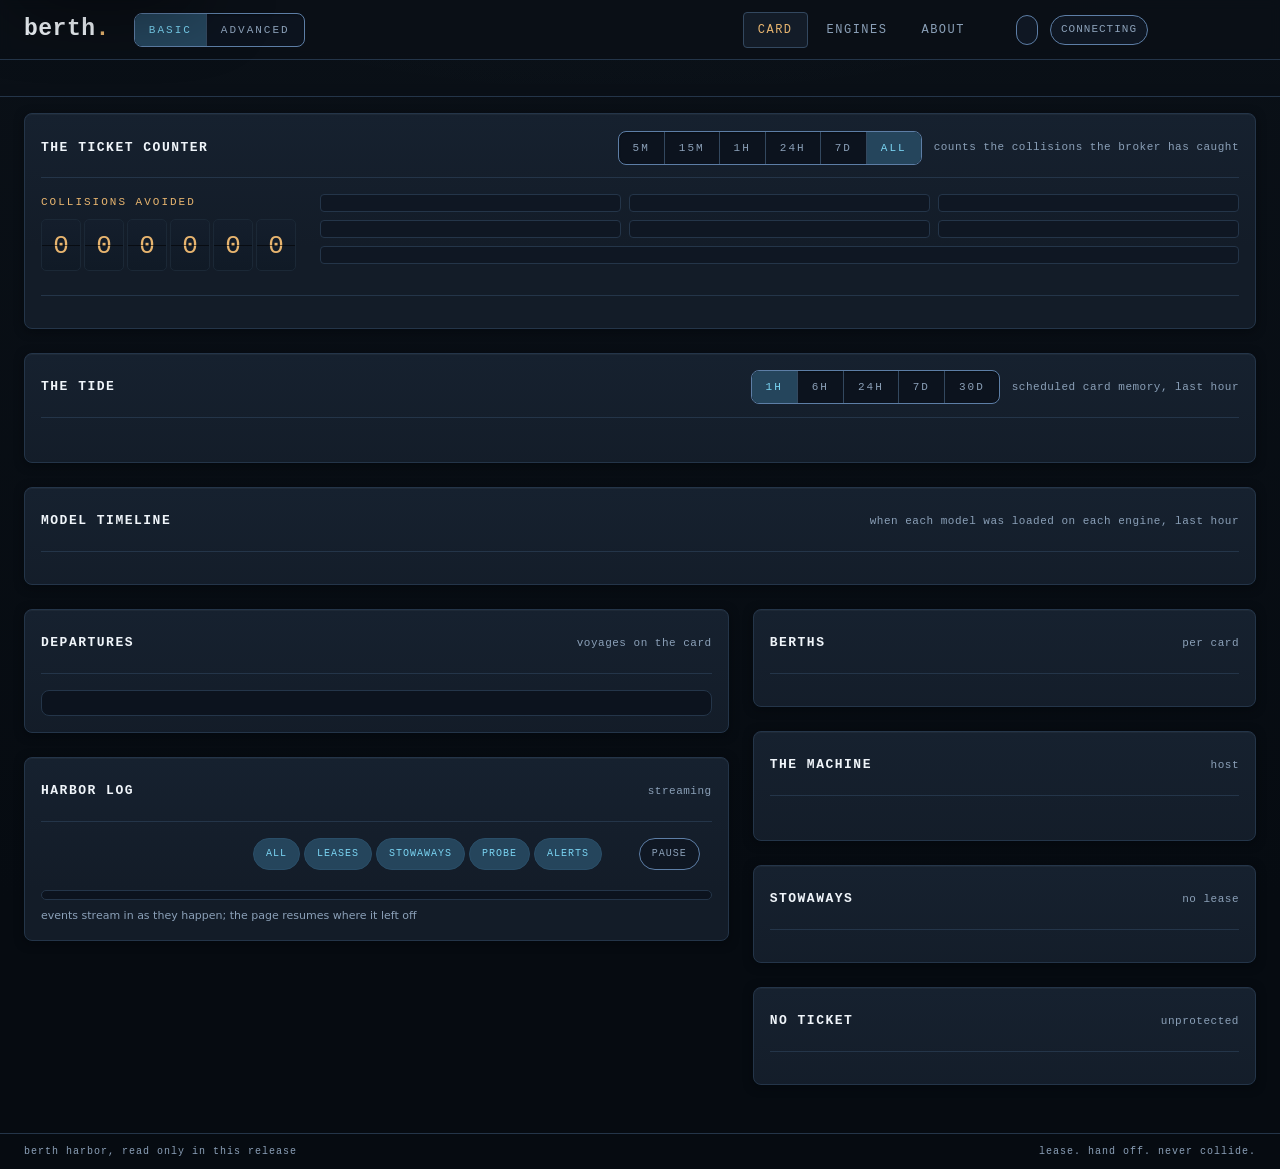
==== commit 350a6d36: "Merge pull request #273 from T-Crypt/T-Crypt/harbor-about-polish feat(harbor): rewrite the About tab" ====
--- a/internal/harbor/web/index.html
+++ b/internal/harbor/web/index.html
@@ -167,13 +167,6 @@
             <div id="machine-charts" class="machine-charts adv-only"></div>
             <div class="socket-line" id="socket-line" role="status"></div>
           </section>
-          <section class="panel claims-section" id="sec-claims" aria-label="claims">
-            <div class="panel-head">
-              <h2 class="panel-title">CLAIMS</h2>
-              <span class="panel-meta" id="claims-meta">games and apps</span>
-            </div>
-            <div id="claims"></div>
-          </section>
           <section class="panel stowaways-section" id="sec-stow" aria-label="stowaways">
             <div class="panel-head">
               <h2 class="panel-title">STOWAWAYS</h2>
@@ -400,8 +393,8 @@
         </section>
 
         <section class="about-sec" id="about-holders" aria-labelledby="about-holders-h">
-          <h2 class="section-title" id="about-holders-h">CLAIMS, STOWAWAYS AND NO TICKET</h2>
-          <p>A game that a hold claim matches holds the card under a <code>claim:NAME</code> lease, so engines drain and wait until it exits. <code>berth hold</code> does the same by hand. A track claim names an app's card memory (OBS, Blender) so it is not reported as a stowaway. The CLAIMS panel lists the rules matching now, as <code>berth claims</code> does, with the card on a machine with several, and counts the idle ones. A stowaway is any process holding VRAM without a lease: Berth reports it and never stops it. A NO TICKET run is an engine started while the node was down, so it holds the card outside any lease.</p>
+          <h2 class="section-title" id="about-holders-h">GAMES, STOWAWAYS AND NO TICKET</h2>
+          <p>A game that a hold claim matches holds the card under a <code>claim:NAME</code> lease, so engines drain and wait until it exits. <code>berth hold</code> does the same by hand. A stowaway is any process holding VRAM without a lease: Berth reports it and never stops it. A NO TICKET run is an engine started while the node was down, so it holds the card outside any lease.</p>
         </section>
 
         <section class="about-sec" id="about-next" aria-labelledby="about-next-h">
--- a/internal/harbor/web/harbor.css
+++ b/internal/harbor/web/harbor.css
@@ -1023,13 +1023,6 @@
 .sq .name { font-size: var(--fs-body); color: var(--magenta); white-space: nowrap; overflow: hidden; text-overflow: ellipsis; }
 .sq .meta, .nr .meta { color: var(--dim); font-variant-numeric: tabular-nums; overflow-wrap: anywhere; }
 .sq .noticket { color: var(--amber); }
-/* a claim is not a stowaway: a hold reads in the attention amber, a track in
-   the passive cyan, and the rule's name never in the stowaway magenta */
-.sq.claim-hold { border-left-color: var(--amber); }
-.sq.claim-track { border-left-color: var(--cyan); }
-.sq.claim-hold .name { color: var(--amber); }
-.sq.claim-track .name { color: var(--cyan); }
-.sq .claim-builtin { color: var(--dim-2); font-size: var(--fs-small); }
 .empty-note {
   border: 1px dashed var(--hair-2);
   border-radius: var(--r1);
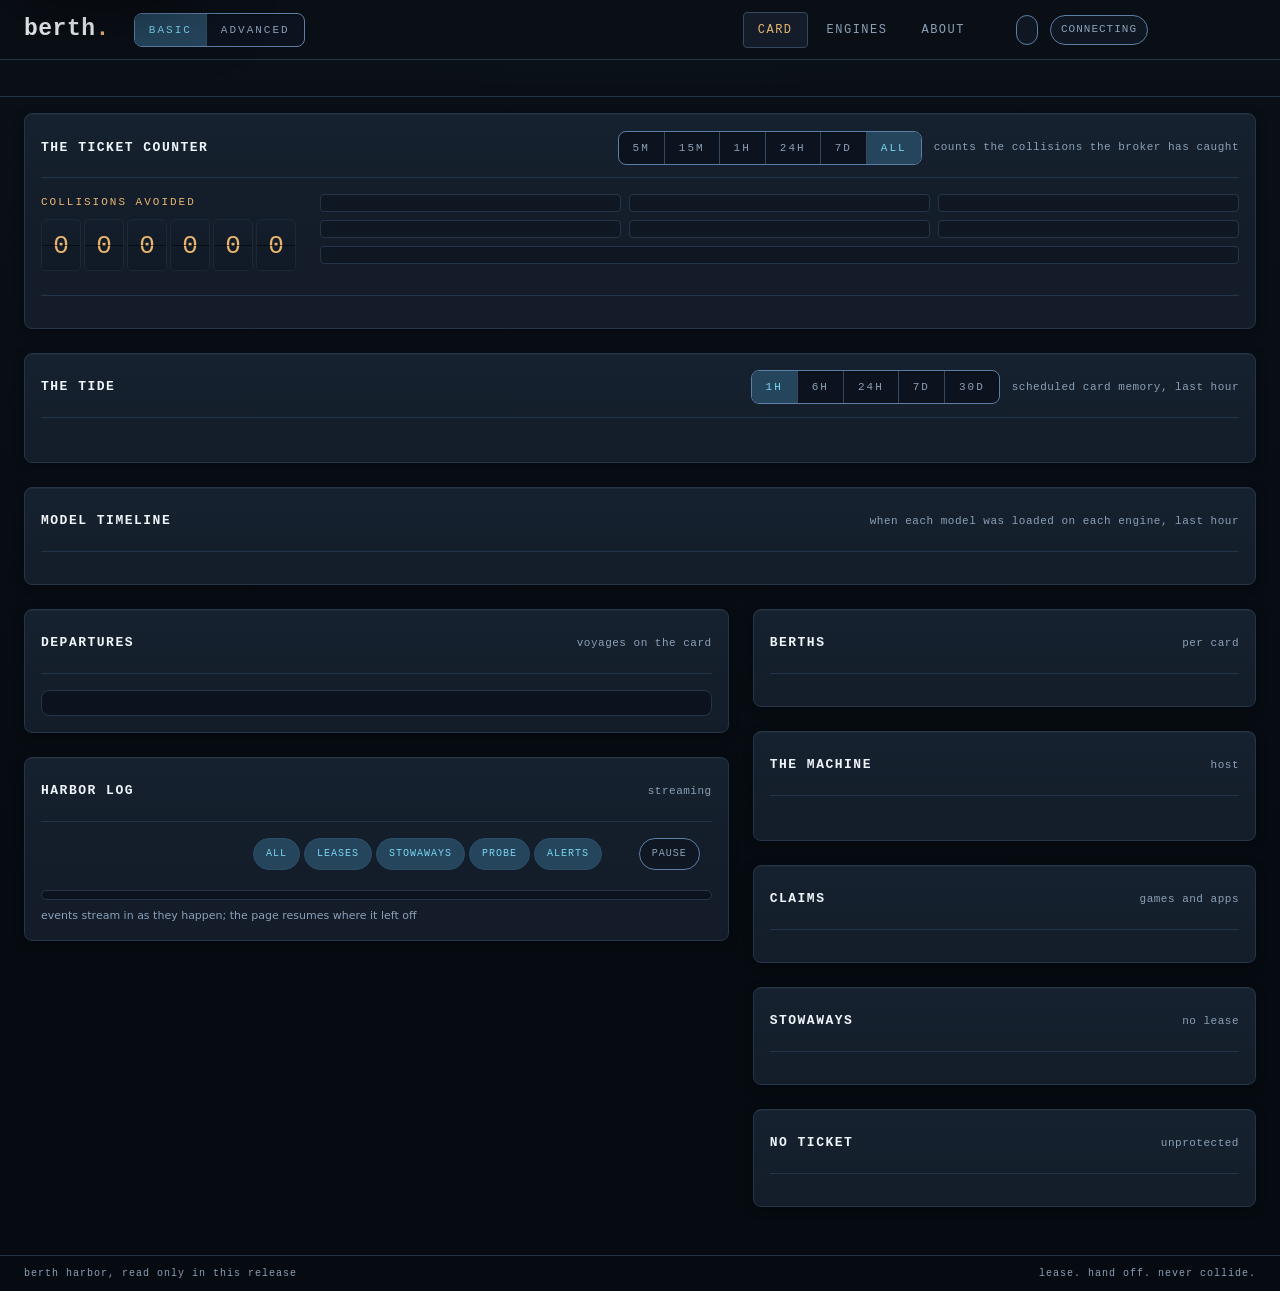
==== commit 98fd3c58: "Merge pull request #274 from T-Crypt/T-Crypt/harbor-claims feat(harbor): list the claims matching no" ====
--- a/internal/harbor/web/index.html
+++ b/internal/harbor/web/index.html
@@ -167,6 +167,13 @@
             <div id="machine-charts" class="machine-charts adv-only"></div>
             <div class="socket-line" id="socket-line" role="status"></div>
           </section>
+          <section class="panel claims-section" id="sec-claims" aria-label="claims">
+            <div class="panel-head">
+              <h2 class="panel-title">CLAIMS</h2>
+              <span class="panel-meta" id="claims-meta">games and apps</span>
+            </div>
+            <div id="claims"></div>
+          </section>
           <section class="panel stowaways-section" id="sec-stow" aria-label="stowaways">
             <div class="panel-head">
               <h2 class="panel-title">STOWAWAYS</h2>
@@ -393,8 +400,8 @@
         </section>
 
         <section class="about-sec" id="about-holders" aria-labelledby="about-holders-h">
-          <h2 class="section-title" id="about-holders-h">GAMES, STOWAWAYS AND NO TICKET</h2>
-          <p>A game that a hold claim matches holds the card under a <code>claim:NAME</code> lease, so engines drain and wait until it exits. <code>berth hold</code> does the same by hand. A stowaway is any process holding VRAM without a lease: Berth reports it and never stops it. A NO TICKET run is an engine started while the node was down, so it holds the card outside any lease.</p>
+          <h2 class="section-title" id="about-holders-h">CLAIMS, STOWAWAYS AND NO TICKET</h2>
+          <p>A game that a hold claim matches holds the card under a <code>claim:NAME</code> lease, so engines drain and wait until it exits. <code>berth hold</code> does the same by hand. A track claim names an app's card memory (OBS, Blender) so it is not reported as a stowaway. The CLAIMS panel lists the rules matching now, as <code>berth claims</code> does, with the card on a machine with several, and counts the idle ones. A stowaway is any process holding VRAM without a lease: Berth reports it and never stops it. A NO TICKET run is an engine started while the node was down, so it holds the card outside any lease.</p>
         </section>
 
         <section class="about-sec" id="about-next" aria-labelledby="about-next-h">
--- a/internal/harbor/web/harbor.css
+++ b/internal/harbor/web/harbor.css
@@ -1023,6 +1023,13 @@
 .sq .name { font-size: var(--fs-body); color: var(--magenta); white-space: nowrap; overflow: hidden; text-overflow: ellipsis; }
 .sq .meta, .nr .meta { color: var(--dim); font-variant-numeric: tabular-nums; overflow-wrap: anywhere; }
 .sq .noticket { color: var(--amber); }
+/* a claim is not a stowaway: a hold reads in the attention amber, a track in
+   the passive cyan, and the rule's name never in the stowaway magenta */
+.sq.claim-hold { border-left-color: var(--amber); }
+.sq.claim-track { border-left-color: var(--cyan); }
+.sq.claim-hold .name { color: var(--amber); }
+.sq.claim-track .name { color: var(--cyan); }
+.sq .claim-builtin { color: var(--dim-2); font-size: var(--fs-small); }
 .empty-note {
   border: 1px dashed var(--hair-2);
   border-radius: var(--r1);
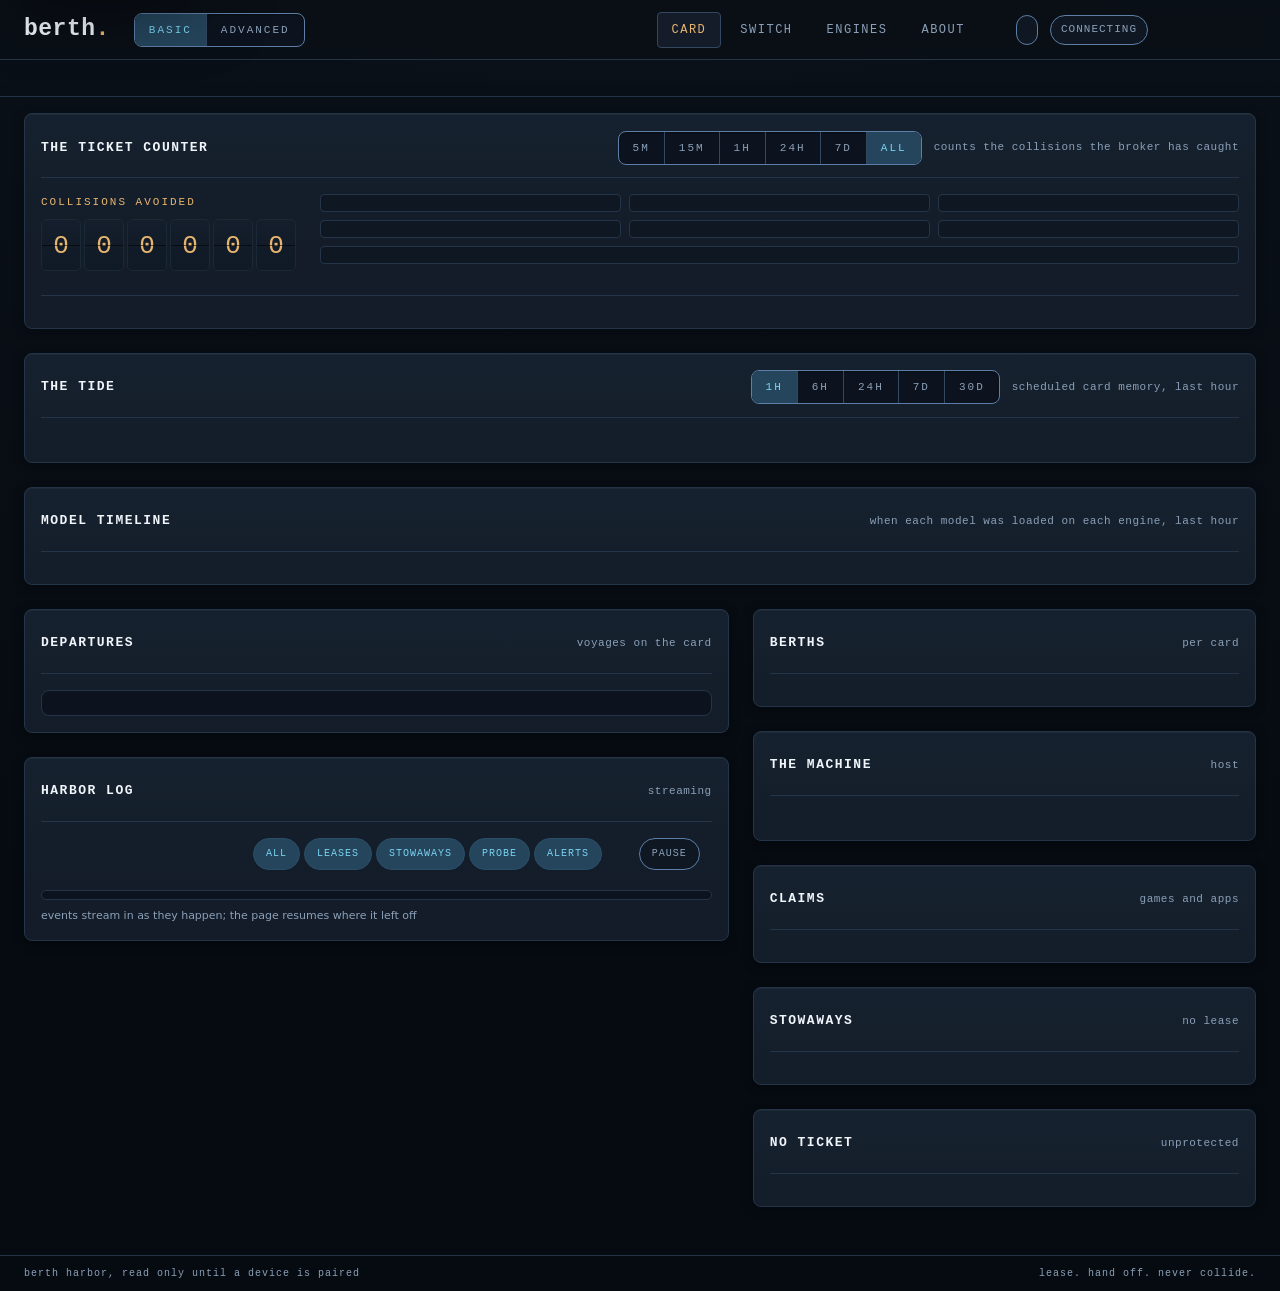
==== commit d9a90723: "feat(harbor): add the SWITCH tab" ====
--- a/internal/harbor/web/index.html
+++ b/internal/harbor/web/index.html
@@ -28,6 +28,7 @@
     </div>
     <nav class="tabs" aria-label="sections">
       <button class="tab" id="tab-harbor" type="button" aria-current="page"><span class="si tab-si" aria-hidden="true"></span><span class="tab-label">CARD</span></button>
+      <button class="tab" id="tab-switch" type="button"><span class="si tab-si" aria-hidden="true"></span><span class="tab-label">SWITCH</span></button>
       <button class="tab" id="tab-engines" type="button"><span class="si tab-si" aria-hidden="true"></span><span class="tab-label">ENGINES <span class="tab-long">&amp; REQUESTS</span></span></button>
       <button class="tab" id="tab-about" type="button"><span class="si tab-si" aria-hidden="true"></span><span class="tab-label">ABOUT</span></button>
     </nav>
@@ -192,6 +193,26 @@
       </div>
     </section>
 
+    <section id="panel-switch" class="panel-group" hidden aria-label="switch the card">
+      <nav class="subnav" id="subnav-switch" aria-label="switch sections"></nav>
+      <section class="panel" id="sec-switch-cards" aria-label="the cards">
+        <div class="panel-head">
+          <h2 class="panel-title">CARDS</h2>
+          <span class="panel-meta" id="sw-meta">not read yet</span>
+        </div>
+        <div class="squatter-list" id="sw-cards"></div>
+      </section>
+      <section class="panel" id="sec-switch-engines" aria-label="switch the card to an engine">
+        <div class="panel-head">
+          <h2 class="panel-title">ENGINES</h2>
+          <span class="panel-meta">switch or stop</span>
+        </div>
+        <div id="sw-picker"></div>
+        <div id="sw-note"></div>
+        <div class="squatter-list" id="sw-engines"></div>
+      </section>
+    </section>
+
     <section id="panel-engines" class="panel-group" hidden aria-label="engines and requests">
       <nav class="subnav" id="subnav-engines" aria-label="engines sections"></nav>
       <div class="engines-intro">Engines are what the engines report about themselves, not driver measurements. The ledger, leaderboard and request log are computed by the node from the requests it has seen.</div>
@@ -294,7 +315,7 @@
         <p>Engines ask the berthd node for a lease on a card. The node queues the request, asks the current holder to drain, waits until the driver shows the memory free, and only then grants the berth. Nothing is granted on a process exit alone, and nothing is called reserved unless the driver measured it. Every number on this page comes from the node: the driver, the host and the engines' own endpoints.</p>
         <dl class="about-facts">
           <dt>this node</dt><dd id="about-version">not read yet</dd>
-          <dt>this page</dt><dd>read only: it shows the node and changes nothing</dd>
+          <dt>this page</dt><dd>reads the node; only a paired device can switch or stop an engine, on the SWITCH tab</dd>
         </dl>
         <ul class="about-links">
           <li><a href="https://t-crypt.github.io/berth/" target="_blank" rel="noopener noreferrer">Documentation</a></li>
@@ -321,6 +342,7 @@
         <section class="about-sec" id="about-nav" aria-labelledby="about-nav-h">
           <h2 class="section-title" id="about-nav-h">GETTING AROUND</h2>
           <p>The rail under the header jumps to any section of the tab and marks the one in view. A section link opens the right tab when you share or reload it. Every panel folds from the chevron in its head and stays folded between visits. The tab counts say how many voyages and engines each tab holds.</p>
+          <p>The SWITCH tab shows who holds each card and every engine in berth.toml. A device paired with berth pair can switch the card to an engine or stop the engine that holds it. Berth drains the holder first, as it does for a request. A pinned holder, such as a game or berth hold, shows PINNED and has no stop. With several cards, the picker narrows the engines to one card. A paired device can pair another phone from a QR code.</p>
           <p>On a phone the tabs sit along the bottom edge, and the menu button opens the node's versions, the last successful read, the detail level and the retry. Times read relative, with the exact clock in the title. When a read goes stale, a retry on the connection pill reads the node at once.</p>
           <p>The log's filter matches the kind, the engine and the detail, and the chips carry live counts. LATEST jumps back to the newest row. The board sorts by vessel, hold, status and age. An alert card stays dismissed until it clears or changes level. A ticket copies its JSON or a link to that voyage.</p>
         </section>
@@ -480,7 +502,7 @@
   <dialog id="shortcuts" aria-label="keyboard shortcuts">
     <div class="sc-head">KEYBOARD SHORTCUTS<button class="ticket-close sc-close" type="button" data-autofocus aria-label="close shortcuts">close</button></div>
     <div class="sc-list">
-      <div class="sc-row"><span><span class="kbd">1</span> <span class="kbd">2</span> <span class="kbd">3</span></span><span>Card, engines, about</span></div>
+      <div class="sc-row"><span><span class="kbd">1</span> <span class="kbd">2</span> <span class="kbd">3</span> <span class="kbd">4</span></span><span>Card, switch, engines, about</span></div>
       <div class="sc-row"><span><span class="kbd">B</span> <span class="kbd">A</span></span><span>Basic, advanced mode</span></div>
       <div class="sc-row"><span><span class="kbd">P</span></span><span>Pause or resume the log</span></div>
       <div class="sc-row"><span><span class="kbd">/</span></span><span>Filter the log</span></div>
@@ -490,8 +512,13 @@
     </div>
   </dialog>
 
+  <dialog id="pair-dlg" aria-label="pair a phone">
+    <div class="sc-head">PAIR A PHONE<button class="ticket-close sc-close" type="button" data-autofocus aria-label="close pairing">close</button></div>
+    <div class="pair-body"></div>
+  </dialog>
+
   <footer class="app-footer" role="contentinfo">
-    <span>berth harbor, read only in this release</span>
+    <span>berth harbor, read only until a device is paired</span>
     <span>lease. hand off. never collide.</span>
   </footer>
 </body>
--- a/internal/harbor/web/harbor.css
+++ b/internal/harbor/web/harbor.css
@@ -1029,6 +1029,34 @@
 .sq.claim-track { border-left-color: var(--cyan); }
 .sq.claim-hold .name { color: var(--amber); }
 .sq.claim-track .name { color: var(--cyan); }
+/* SWITCH tab: the cards, the card picker and the engine rows. A row's
+   left edge is its state, as a lease's is on the board. */
+.sq.sw-card, .sq.sw-engine { border-left-color: var(--dim-2); }
+.sq.sw-card .name, .sq.sw-engine .name { color: var(--ink-strong); }
+.sq.sw-up { border-left-color: var(--green); }
+.sq.sw-waiting, .sq.sw-starting { border-left-color: var(--amber); }
+.sq.sw-failed { border-left-color: var(--magenta); }
+.sw-state { display: inline-flex; align-items: center; gap: var(--s1); white-space: nowrap; }
+.sw-chip { border: 1px solid var(--hair-2); border-radius: var(--r-pill); padding: 0 var(--s2); font-size: var(--fs-micro); color: var(--dim); }
+.sw-cordon, .sw-pinned { color: var(--amber); border-color: var(--amber-dim); }
+.sw-picker { margin-bottom: var(--s3); flex-wrap: wrap; }
+.sw-actions { display: flex; flex-wrap: wrap; align-items: center; gap: var(--s2); margin-top: var(--s1); }
+.sw-btn { min-height: var(--touch); min-width: 88px; }
+.sw-btn:disabled { opacity: 0.5; cursor: progress; }
+.sw-stop { color: var(--amber); border-color: var(--amber-dim); }
+.sw-error { color: var(--magenta); }
+.sw-detail { color: var(--amber); }
+.sw-paired { font-family: var(--mono); font-size: var(--fs-small); color: var(--dim); display: flex; flex-wrap: wrap; align-items: center; justify-content: space-between; gap: var(--s2); margin-bottom: var(--s3); }
+#sw-note > .empty-note { margin-bottom: var(--s3); }
+.sw-model-list { list-style: none; margin: var(--s1) 0 0; padding: 0; display: flex; flex-direction: column; gap: 2px; color: var(--dim); }
+.sw-model-list li { display: flex; align-items: center; gap: var(--s2); overflow-wrap: anywhere; }
+.sw-model-list li.loaded { color: var(--ink-strong); }
+.sw-loaded { color: var(--green); }
+dialog#pair-dlg { border: 1px solid var(--hair-2); padding: 0; background: var(--panel); color: var(--ink); border-radius: 8px; box-shadow: var(--shadow-pop); max-width: 360px; width: calc(100vw - 48px); }
+dialog#pair-dlg::backdrop { background: var(--scrim); backdrop-filter: blur(3px); }
+.pair-body { padding: var(--s3); display: flex; flex-direction: column; gap: var(--s2); font-family: var(--mono); font-size: var(--fs-small); }
+.pair-qr { width: 100%; height: auto; image-rendering: pixelated; border-radius: var(--r1); }
+.pair-link { color: var(--dim); overflow-wrap: anywhere; user-select: all; }
 .sq .claim-builtin { color: var(--dim-2); font-size: var(--fs-small); }
 .empty-note {
   border: 1px dashed var(--hair-2);
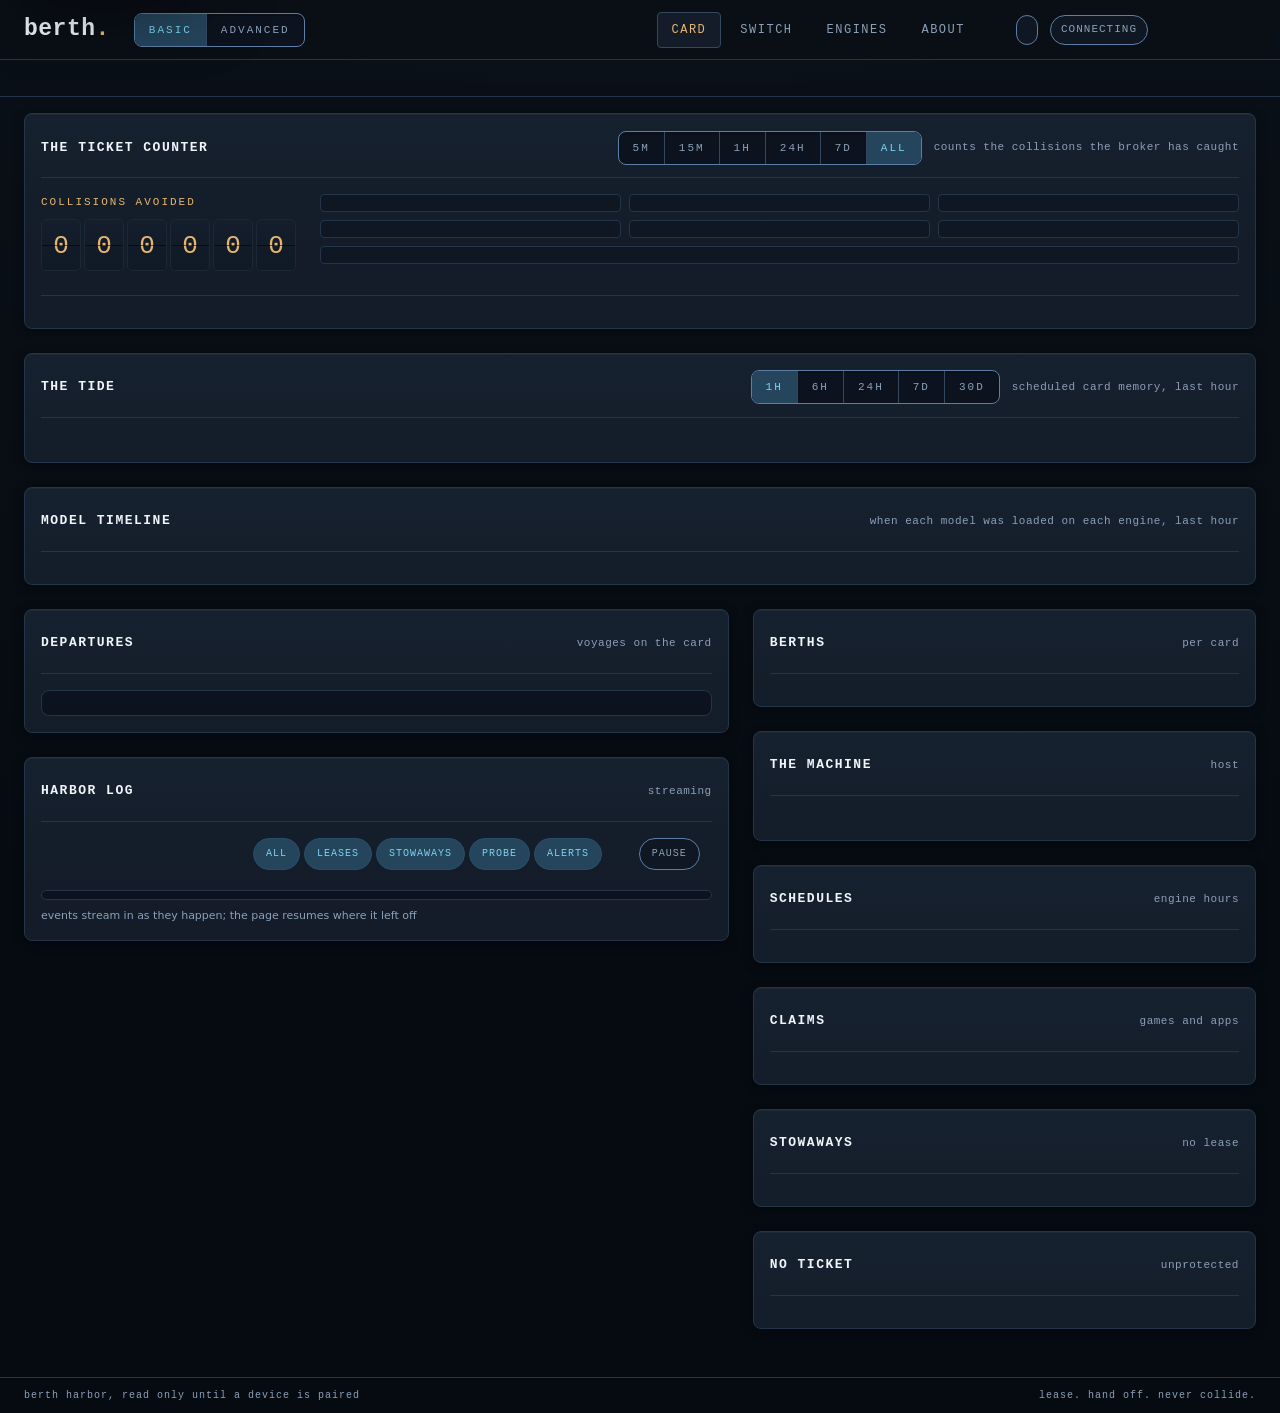
==== commit 9da5a204: "feat(status): show every engine's window in berth status and the harbor berth status gains a SCHEDUL" ====
--- a/internal/harbor/web/index.html
+++ b/internal/harbor/web/index.html
@@ -168,6 +168,13 @@
             <div id="machine-charts" class="machine-charts adv-only"></div>
             <div class="socket-line" id="socket-line" role="status"></div>
           </section>
+          <section class="panel schedules-section" id="sec-schedules" aria-label="schedules">
+            <div class="panel-head">
+              <h2 class="panel-title">SCHEDULES</h2>
+              <span class="panel-meta" id="schedules-meta">engine hours</span>
+            </div>
+            <div id="schedules"></div>
+          </section>
           <section class="panel claims-section" id="sec-claims" aria-label="claims">
             <div class="panel-head">
               <h2 class="panel-title">CLAIMS</h2>
--- a/internal/harbor/web/harbor.css
+++ b/internal/harbor/web/harbor.css
@@ -1036,6 +1036,10 @@
 .sq.sw-up { border-left-color: var(--green); }
 .sq.sw-waiting, .sq.sw-starting { border-left-color: var(--amber); }
 .sq.sw-failed { border-left-color: var(--magenta); }
+/* A schedule row: green while its hours are open, dim while shut. */
+.sq.sched { border-left-color: var(--dim-2); }
+.sq.sched .name { color: var(--ink-strong); }
+.sq.sched-open { border-left-color: var(--green); }
 .sw-state { display: inline-flex; align-items: center; gap: var(--s1); white-space: nowrap; }
 .sw-chip { border: 1px solid var(--hair-2); border-radius: var(--r-pill); padding: 0 var(--s2); font-size: var(--fs-micro); color: var(--dim); }
 .sw-cordon, .sw-pinned { color: var(--amber); border-color: var(--amber-dim); }
@@ -1049,9 +1053,13 @@
 .sw-paired { font-family: var(--mono); font-size: var(--fs-small); color: var(--dim); display: flex; flex-wrap: wrap; align-items: center; justify-content: space-between; gap: var(--s2); margin-bottom: var(--s3); }
 #sw-note > .empty-note { margin-bottom: var(--s3); }
 .sw-model-list { list-style: none; margin: var(--s1) 0 0; padding: 0; display: flex; flex-direction: column; gap: 2px; color: var(--dim); }
-.sw-model-list li { display: flex; align-items: center; gap: var(--s2); overflow-wrap: anywhere; }
+.sw-model-list li { display: flex; flex-wrap: wrap; align-items: center; gap: var(--s2); overflow-wrap: anywhere; }
 .sw-model-list li.loaded { color: var(--ink-strong); }
 .sw-loaded { color: var(--green); }
+.sw-loading { color: var(--amber); }
+.sw-model-id { flex: 1 1 auto; min-width: 0; overflow-wrap: anywhere; }
+.sw-model-list .sw-load { min-height: var(--touch); min-width: 72px; }
+.sw-model-list .sw-error { flex-basis: 100%; }
 dialog#pair-dlg { border: 1px solid var(--hair-2); padding: 0; background: var(--panel); color: var(--ink); border-radius: 8px; box-shadow: var(--shadow-pop); max-width: 360px; width: calc(100vw - 48px); }
 dialog#pair-dlg::backdrop { background: var(--scrim); backdrop-filter: blur(3px); }
 .pair-body { padding: var(--s3); display: flex; flex-direction: column; gap: var(--s2); font-family: var(--mono); font-size: var(--fs-small); }
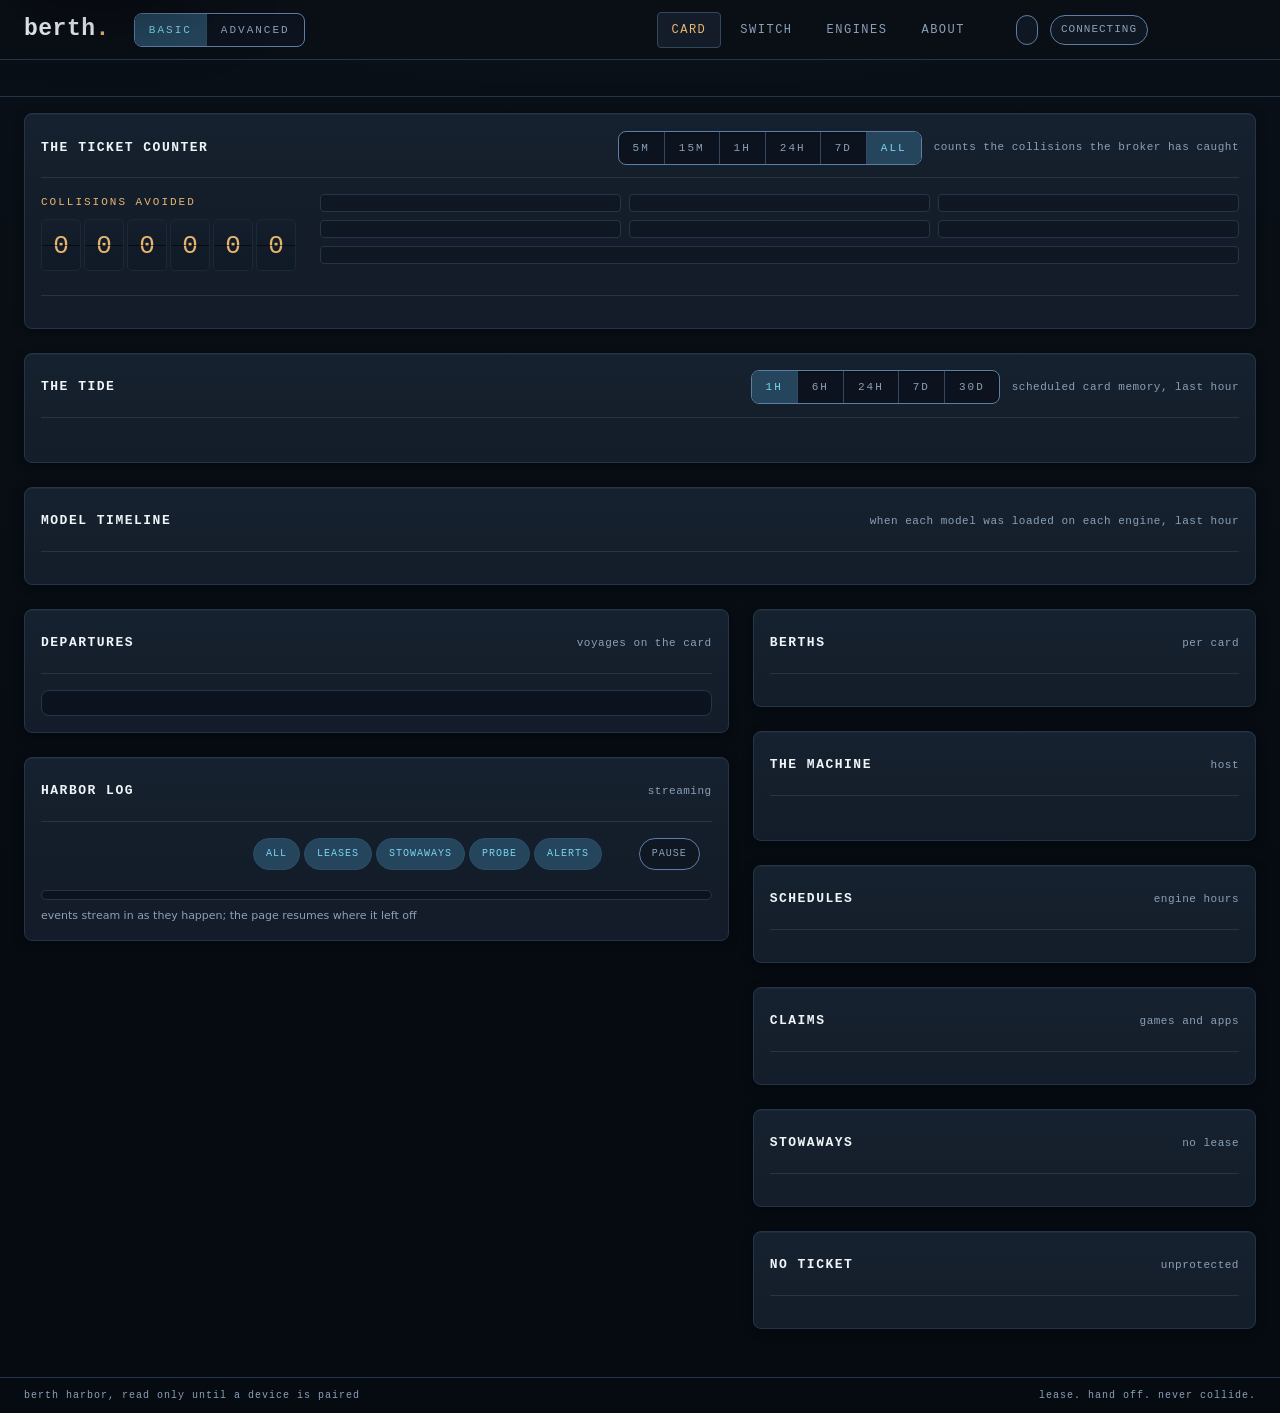
==== commit 718eea42: "feat(harbor): a QUEUE panel with FIRST, priority and DROP for a paired device The SWITCH tab lists t" ====
--- a/internal/harbor/web/index.html
+++ b/internal/harbor/web/index.html
@@ -209,6 +209,13 @@
         </div>
         <div class="squatter-list" id="sw-cards"></div>
       </section>
+      <section class="panel" id="sec-switch-queue" aria-label="the waiters in grant order">
+        <div class="panel-head">
+          <h2 class="panel-title">QUEUE</h2>
+          <span class="panel-meta">grant order: priority, then arrival</span>
+        </div>
+        <div class="squatter-list" id="sw-queue"></div>
+      </section>
       <section class="panel" id="sec-switch-engines" aria-label="switch the card to an engine">
         <div class="panel-head">
           <h2 class="panel-title">ENGINES</h2>
--- a/internal/harbor/web/harbor.css
+++ b/internal/harbor/web/harbor.css
@@ -1048,6 +1048,16 @@
 .sw-btn { min-height: var(--touch); min-width: 88px; }
 .sw-btn:disabled { opacity: 0.5; cursor: progress; }
 .sw-stop { color: var(--amber); border-color: var(--amber-dim); }
+/* the queue's priority picker: a select drawn like .btn, not the browser's default */
+.sw-prio {
+  min-height: var(--touch); padding: 6px 14px;
+  background: var(--panel-2); color: var(--ink);
+  border: 1px solid var(--edge); border-radius: var(--r2);
+  font-family: var(--mono); font-size: var(--fs-small); letter-spacing: 1px;
+  cursor: pointer;
+}
+.sw-prio:hover, .sw-prio:focus-visible { color: var(--ink-strong); border-color: var(--dim-2); }
+.sw-prio:disabled { opacity: 0.5; cursor: progress; }
 .sw-error { color: var(--magenta); }
 .sw-detail { color: var(--amber); }
 .sw-paired { font-family: var(--mono); font-size: var(--fs-small); color: var(--dim); display: flex; flex-wrap: wrap; align-items: center; justify-content: space-between; gap: var(--s2); margin-bottom: var(--s3); }
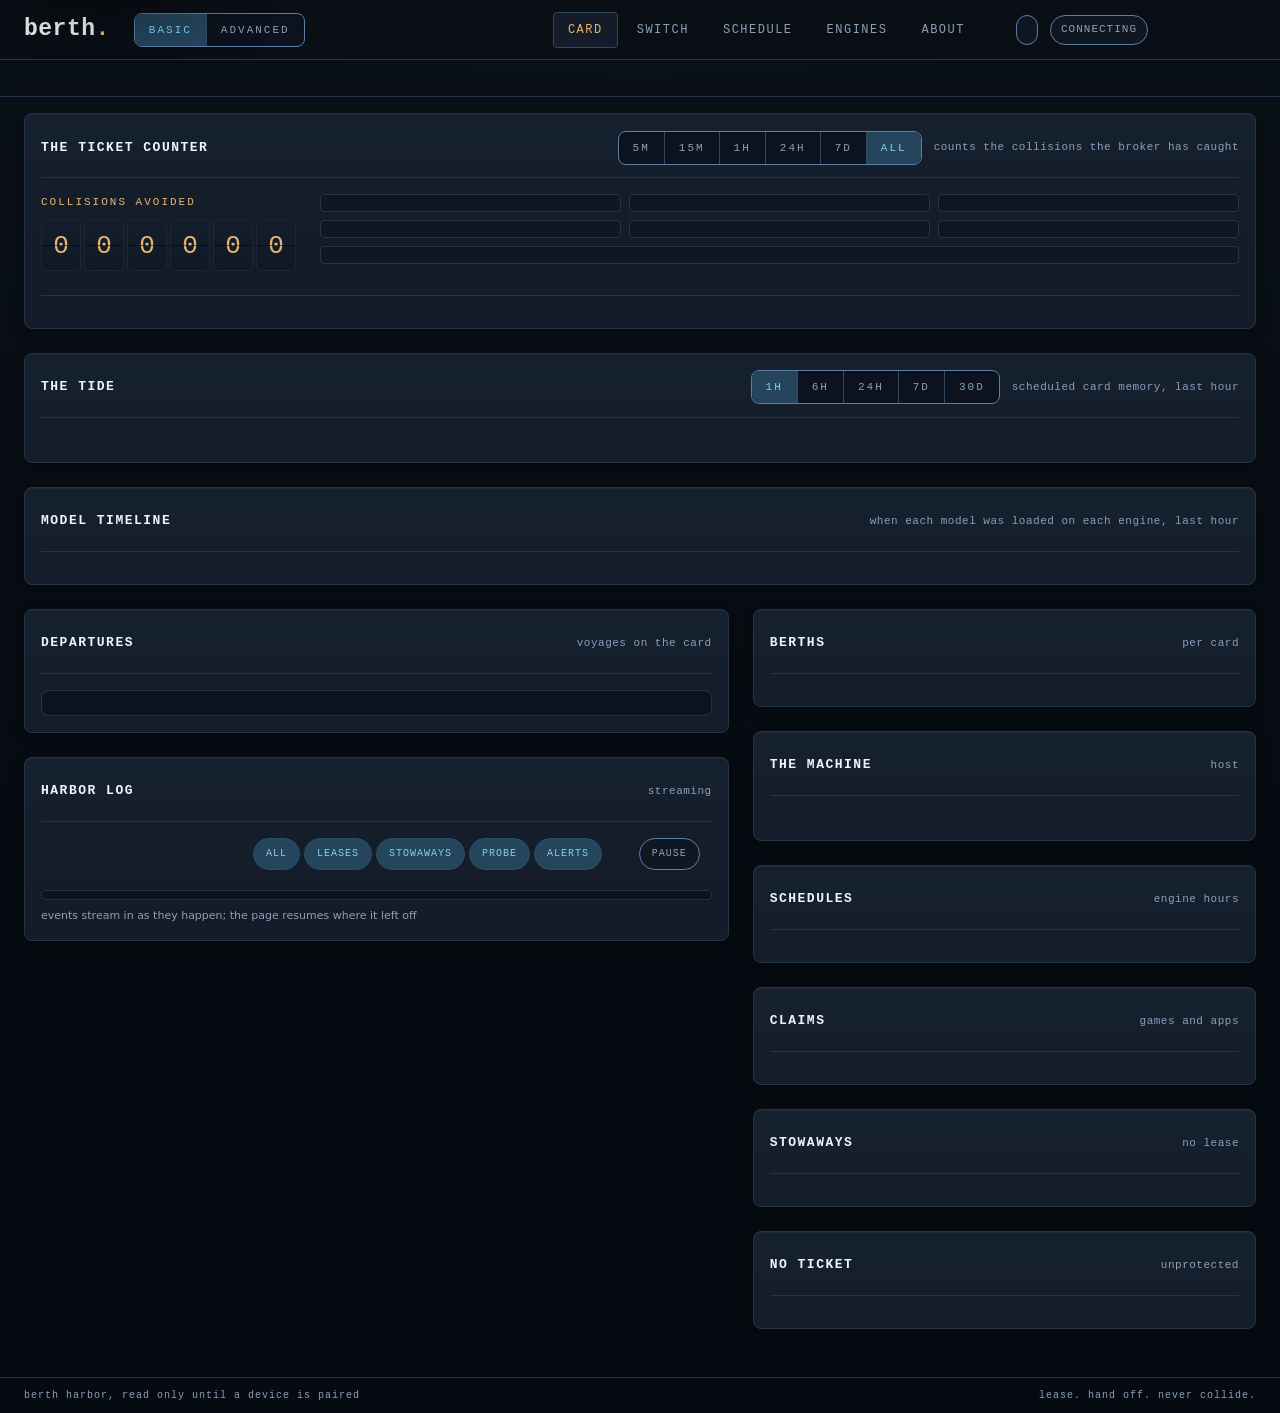
==== commit 64c34dad: "feat(schedule): book each card's hours: runs, priority changes and downtime berthd keeps a schedule " ====
--- a/internal/harbor/web/index.html
+++ b/internal/harbor/web/index.html
@@ -29,6 +29,7 @@
     <nav class="tabs" aria-label="sections">
       <button class="tab" id="tab-harbor" type="button" aria-current="page"><span class="si tab-si" aria-hidden="true"></span><span class="tab-label">CARD</span></button>
       <button class="tab" id="tab-switch" type="button"><span class="si tab-si" aria-hidden="true"></span><span class="tab-label">SWITCH</span></button>
+      <button class="tab" id="tab-schedule" type="button"><span class="si tab-si" aria-hidden="true"></span><span class="tab-label">SCHEDULE</span></button>
       <button class="tab" id="tab-engines" type="button"><span class="si tab-si" aria-hidden="true"></span><span class="tab-label">ENGINES <span class="tab-long">&amp; REQUESTS</span></span></button>
       <button class="tab" id="tab-about" type="button"><span class="si tab-si" aria-hidden="true"></span><span class="tab-label">ABOUT</span></button>
     </nav>
@@ -224,6 +225,36 @@
         <div id="sw-picker"></div>
         <div id="sw-note"></div>
         <div class="squatter-list" id="sw-engines"></div>
+      </section>
+    </section>
+
+    <section id="panel-schedule" class="panel-group" hidden aria-label="the card's schedule">
+      <nav class="subnav" id="subnav-schedule" aria-label="schedule sections"></nav>
+      <section class="panel" id="sec-sched-now" aria-label="what runs and waits now">
+        <div class="panel-head">
+          <h2 class="panel-title">NOW</h2>
+          <span class="panel-meta" id="sb-now-meta">not read yet</span>
+        </div>
+        <div class="sb-now" id="sb-now"></div>
+      </section>
+      <section class="panel" id="sec-sched-board" aria-label="seven days of bookings">
+        <div class="panel-head">
+          <h2 class="panel-title">7 DAYS</h2>
+          <span class="panel-meta sb-head-actions">
+            <span class="sb-legend" aria-hidden="true"><span class="sb-key sb-k-run"></span>run <span class="sb-key sb-k-priority"></span>priority <span class="sb-key sb-k-down"></span>down <span class="sb-key sb-k-window"></span>window <span class="sb-key sb-k-live"></span>live</span>
+            <button class="btn sw-btn" id="sb-book" type="button">BOOK</button>
+          </span>
+        </div>
+        <div class="sb-card-pick" id="sb-card-pick"></div>
+        <div class="sb-board" id="sb-board" role="grid" aria-label="bookings by day and hour"></div>
+        <div class="sb-hint" id="sb-hint"></div>
+      </section>
+      <section class="panel" id="sec-sched-list" aria-label="every booking">
+        <div class="panel-head">
+          <h2 class="panel-title">BOOKINGS</h2>
+          <span class="panel-meta">by start, node clock</span>
+        </div>
+        <div class="squatter-list" id="sb-list"></div>
       </section>
     </section>
 
@@ -364,7 +395,7 @@
         <section class="about-sec" id="about-keys" aria-labelledby="about-keys-h">
           <h2 class="section-title" id="about-keys-h">KEYBOARD</h2>
           <dl class="about-dl about-keys">
-            <dt><kbd>1</kbd> <kbd>2</kbd> <kbd>3</kbd></dt><dd>card, engines, about</dd>
+            <dt><kbd>1</kbd> to <kbd>5</kbd></dt><dd>card, switch, schedule, engines, about</dd>
             <dt><kbd>B</kbd> <kbd>A</kbd></dt><dd>basic, advanced</dd>
             <dt><kbd>P</kbd></dt><dd>pause or resume the log</dd>
             <dt><kbd>/</kbd></dt><dd>filter the log</dd>
@@ -516,7 +547,7 @@
   <dialog id="shortcuts" aria-label="keyboard shortcuts">
     <div class="sc-head">KEYBOARD SHORTCUTS<button class="ticket-close sc-close" type="button" data-autofocus aria-label="close shortcuts">close</button></div>
     <div class="sc-list">
-      <div class="sc-row"><span><span class="kbd">1</span> <span class="kbd">2</span> <span class="kbd">3</span> <span class="kbd">4</span></span><span>Card, switch, engines, about</span></div>
+      <div class="sc-row"><span><span class="kbd">1</span> <span class="kbd">2</span> <span class="kbd">3</span> <span class="kbd">4</span> <span class="kbd">5</span></span><span>Card, switch, schedule, engines, about</span></div>
       <div class="sc-row"><span><span class="kbd">B</span> <span class="kbd">A</span></span><span>Basic, advanced mode</span></div>
       <div class="sc-row"><span><span class="kbd">P</span></span><span>Pause or resume the log</span></div>
       <div class="sc-row"><span><span class="kbd">/</span></span><span>Filter the log</span></div>
@@ -526,6 +557,45 @@
     </div>
   </dialog>
 
+  <dialog id="sched-dlg" aria-label="a booking">
+    <div class="sc-head"><span id="sched-dlg-title">BOOK THE CARD</span><button class="ticket-close sc-close" type="button" aria-label="close the booking">close</button></div>
+    <form class="sched-form" id="sched-form" method="dialog">
+      <label>KIND
+        <select name="kind">
+          <option value="run">run: the engine's turn</option>
+          <option value="priority">priority: change its class</option>
+          <option value="down">down: no new work</option>
+        </select>
+      </label>
+      <label>WHO <input name="who" required maxlength="64" placeholder="pi-pocket, training, operator" data-autofocus></label>
+      <label class="sf-engine">ENGINE OR GROUP <input name="engine" list="sched-engines" maxlength="64" placeholder="pocket-train, llama-swap"></label>
+      <datalist id="sched-engines"></datalist>
+      <label class="sf-prio">PRIORITY
+        <select name="priority">
+          <option value="">foreground (run default)</option>
+          <option value="batch">batch</option>
+          <option value="interactive">interactive</option>
+          <option value="foreground">foreground</option>
+        </select>
+      </label>
+      <div class="sf-row">
+        <label>START <input name="start" type="datetime-local" step="300" required></label>
+        <label>HOURS <input name="hours" type="number" min="0.25" max="168" step="0.25" value="1" required></label>
+      </div>
+      <div class="sf-row sf-new">
+        <label>DAYS IN A ROW <input name="days" type="number" min="1" max="14" value="1"></label>
+        <label class="sf-check"><input name="earliest" type="checkbox"> first free hours</label>
+      </div>
+      <label>NOTE <input name="note" maxlength="120" placeholder="optional"></label>
+      <p class="sf-explain" id="sched-explain"></p>
+      <p class="sf-error" id="sched-error" role="alert"></p>
+      <div class="sw-actions">
+        <button class="btn sw-btn" id="sched-save" type="submit" value="save">BOOK</button>
+        <button class="btn sw-btn sw-stop" id="sched-cancel" type="button" hidden>CANCEL BOOKING</button>
+      </div>
+    </form>
+  </dialog>
+
   <dialog id="pair-dlg" aria-label="pair a phone">
     <div class="sc-head">PAIR A PHONE<button class="ticket-close sc-close" type="button" data-autofocus aria-label="close pairing">close</button></div>
     <div class="pair-body"></div>
--- a/internal/harbor/web/harbor.css
+++ b/internal/harbor/web/harbor.css
@@ -1994,3 +1994,79 @@
 .pair input { padding: 0.6rem; font-size: 1rem; color: var(--ink-strong); background: var(--panel-3); border: 1px solid var(--edge); border-radius: 6px; }
 .pair button { padding: 0.75rem; font-size: 1rem; color: var(--ink-strong); background: var(--cyan-deep); border: 1px solid var(--cyan-dim); border-radius: 6px; }
 .pair a { color: var(--cyan); }
+
+/* ---------------- SCHEDULE: the card's scheduler ---------------- */
+.sb-now { display: flex; flex-direction: column; gap: var(--s2); }
+.sb-line { font-family: var(--mono); font-size: var(--fs-small); color: var(--ink); border-left: 3px solid var(--hair-2); padding: var(--s1) var(--s2); }
+.sb-line-run { border-left-color: var(--cyan); }
+.sb-line-priority { border-left-color: var(--amber); }
+.sb-line-down { border-left-color: var(--magenta); color: var(--ink-strong); }
+.sb-chip-run { color: var(--cyan); border-color: var(--cyan-dim); }
+.sb-head-actions { display: inline-flex; align-items: center; gap: var(--s3); flex-wrap: wrap; justify-content: flex-end; }
+.sb-legend { display: inline-flex; align-items: center; gap: var(--s1); font-size: var(--fs-micro); color: var(--dim); }
+.sb-key { display: inline-block; width: 12px; height: 8px; border-radius: 2px; margin-left: var(--s2); }
+.sb-k-run { background: var(--cyan-deep); border: 1px solid var(--cyan); }
+.sb-k-priority { background: transparent; border: 1px dashed var(--amber); }
+.sb-k-down { background: repeating-linear-gradient(135deg, var(--magenta-deep) 0 3px, transparent 3px 6px); border: 1px solid var(--magenta); }
+.sb-k-window { background: var(--green); height: 3px; opacity: 0.6; }
+.sb-k-live { background: var(--green); }
+.sb-card-pick { display: flex; gap: var(--s2); margin-bottom: var(--s2); flex-wrap: wrap; }
+.sb-card-pick .btn[aria-pressed="true"] { color: var(--cyan); border-color: var(--cyan); background: var(--cyan-wash); }
+.sb-board { display: flex; flex-direction: column; gap: 3px; overflow-x: auto; padding-bottom: var(--s1); }
+.sb-row { display: grid; grid-template-columns: 64px minmax(560px, 1fr); align-items: stretch; gap: var(--s2); }
+.sb-day { font-family: var(--mono); font-size: var(--fs-small); color: var(--dim); align-self: center; white-space: nowrap; }
+.sb-today { color: var(--amber); font-weight: 700; }
+.sb-track {
+  position: relative; height: 46px; border-radius: var(--r1); cursor: copy;
+  background-color: var(--panel-3);
+  /* an hour line every 1/24, stronger every 6 h */
+  background-image:
+    repeating-linear-gradient(to right, var(--hair) 0 1px, transparent 1px calc(100% / 4)),
+    repeating-linear-gradient(to right, var(--chart-grid) 0 1px, transparent 1px calc(100% / 24));
+}
+.sb-hours .sb-track { height: 16px; background: none; cursor: default; }
+.sb-tick { position: absolute; top: 0; transform: translateX(-1px); font-family: var(--mono); font-size: var(--fs-micro); color: var(--dim-2); }
+.sb-past { position: absolute; inset: 0 auto 0 0; background: rgba(6, 11, 17, 0.55); pointer-events: none; border-radius: var(--r1) 0 0 var(--r1); }
+.sb-nowline { position: absolute; top: -2px; bottom: -2px; width: 2px; background: var(--amber); box-shadow: 0 0 6px var(--amber); pointer-events: none; z-index: 3; }
+.sb-window { position: absolute; bottom: 1px; height: 3px; background: var(--green); opacity: 0.45; pointer-events: none; border-radius: 2px; }
+.sb-live { position: absolute; top: 1px; height: 4px; background: var(--green); border-radius: 2px; pointer-events: none; z-index: 2; }
+.sb-bar {
+  position: absolute; top: 7px; height: 22px; min-width: 3px; padding: 0 var(--s1);
+  overflow: hidden; border-radius: 3px; cursor: pointer; text-align: left;
+  font-family: var(--mono); font-size: var(--fs-micro); line-height: 20px; color: var(--ink-strong);
+  border: 1px solid var(--cyan); background: var(--cyan-deep);
+}
+.sb-bar:hover, .sb-bar:focus-visible { filter: brightness(1.25); outline: 1px solid var(--ink-strong); z-index: 4; }
+.sb-bar-text { white-space: nowrap; }
+.sb-priority { background: rgba(232, 181, 111, 0.12); border: 1px dashed var(--amber); color: var(--amber); }
+.sb-down { background: repeating-linear-gradient(135deg, var(--magenta-deep) 0 6px, var(--magenta-dim) 6px 12px); border-color: var(--magenta); }
+.sb-lane2 { top: 31px; height: 13px; line-height: 11px; }
+.sb-hint { margin-top: var(--s2); font-size: var(--fs-micro); color: var(--dim-2); }
+.sq.sb-item-run { border-left-color: var(--cyan); }
+.sq.sb-item-priority { border-left-color: var(--amber); }
+.sq.sb-item-down { border-left-color: var(--magenta); }
+
+dialog#sched-dlg { border: 1px solid var(--hair-2); padding: 0; background: var(--panel); color: var(--ink); border-radius: 8px; box-shadow: var(--shadow-pop); max-width: 460px; width: calc(100vw - 32px); }
+dialog#sched-dlg::backdrop { background: var(--scrim); backdrop-filter: blur(3px); }
+.sched-form { padding: var(--s3); display: flex; flex-direction: column; gap: var(--s2); font-family: var(--mono); font-size: var(--fs-small); }
+.sched-form label { display: flex; flex-direction: column; gap: 2px; color: var(--dim); font-size: var(--fs-micro); letter-spacing: 0.5px; }
+.sched-form label[hidden], .sched-form .sf-row[hidden] { display: none; }
+.sched-form input, .sched-form select {
+  min-height: 36px; padding: 0 var(--s2); border: 1px solid var(--edge); border-radius: var(--r1);
+  background: var(--panel-3); color: var(--ink-strong); font: inherit; font-size: var(--fs-body);
+}
+.sched-form input:focus-visible, .sched-form select:focus-visible { outline: 2px solid var(--cyan); outline-offset: 1px; }
+.sf-row { display: flex; gap: var(--s3); flex-wrap: wrap; }
+.sf-row label { flex: 1 1 140px; }
+.sf-row input[type="number"] { width: 100%; }
+.sched-form .sf-check { flex-direction: row; align-items: center; gap: var(--s2); align-self: flex-end; min-height: 36px; }
+.sched-form .sf-check input { min-height: 0; }
+.sf-explain { margin: 0; color: var(--ink); line-height: 1.5; border-left: 3px solid var(--cyan-dim); padding-left: var(--s2); }
+.sf-error { margin: 0; color: var(--magenta); }
+.sf-error:empty, .sf-explain:empty { display: none; }
+@media (max-width: 640px) {
+  .sb-row { grid-template-columns: 44px minmax(520px, 1fr); }
+  .sb-legend { display: none; }
+}
+.sb-edit { cursor: pointer; background: none; color: var(--cyan); border-color: var(--cyan-dim); font-family: var(--mono); min-height: 24px; }
+.sb-edit:hover, .sb-edit:focus-visible { color: var(--ink-strong); border-color: var(--cyan); }
